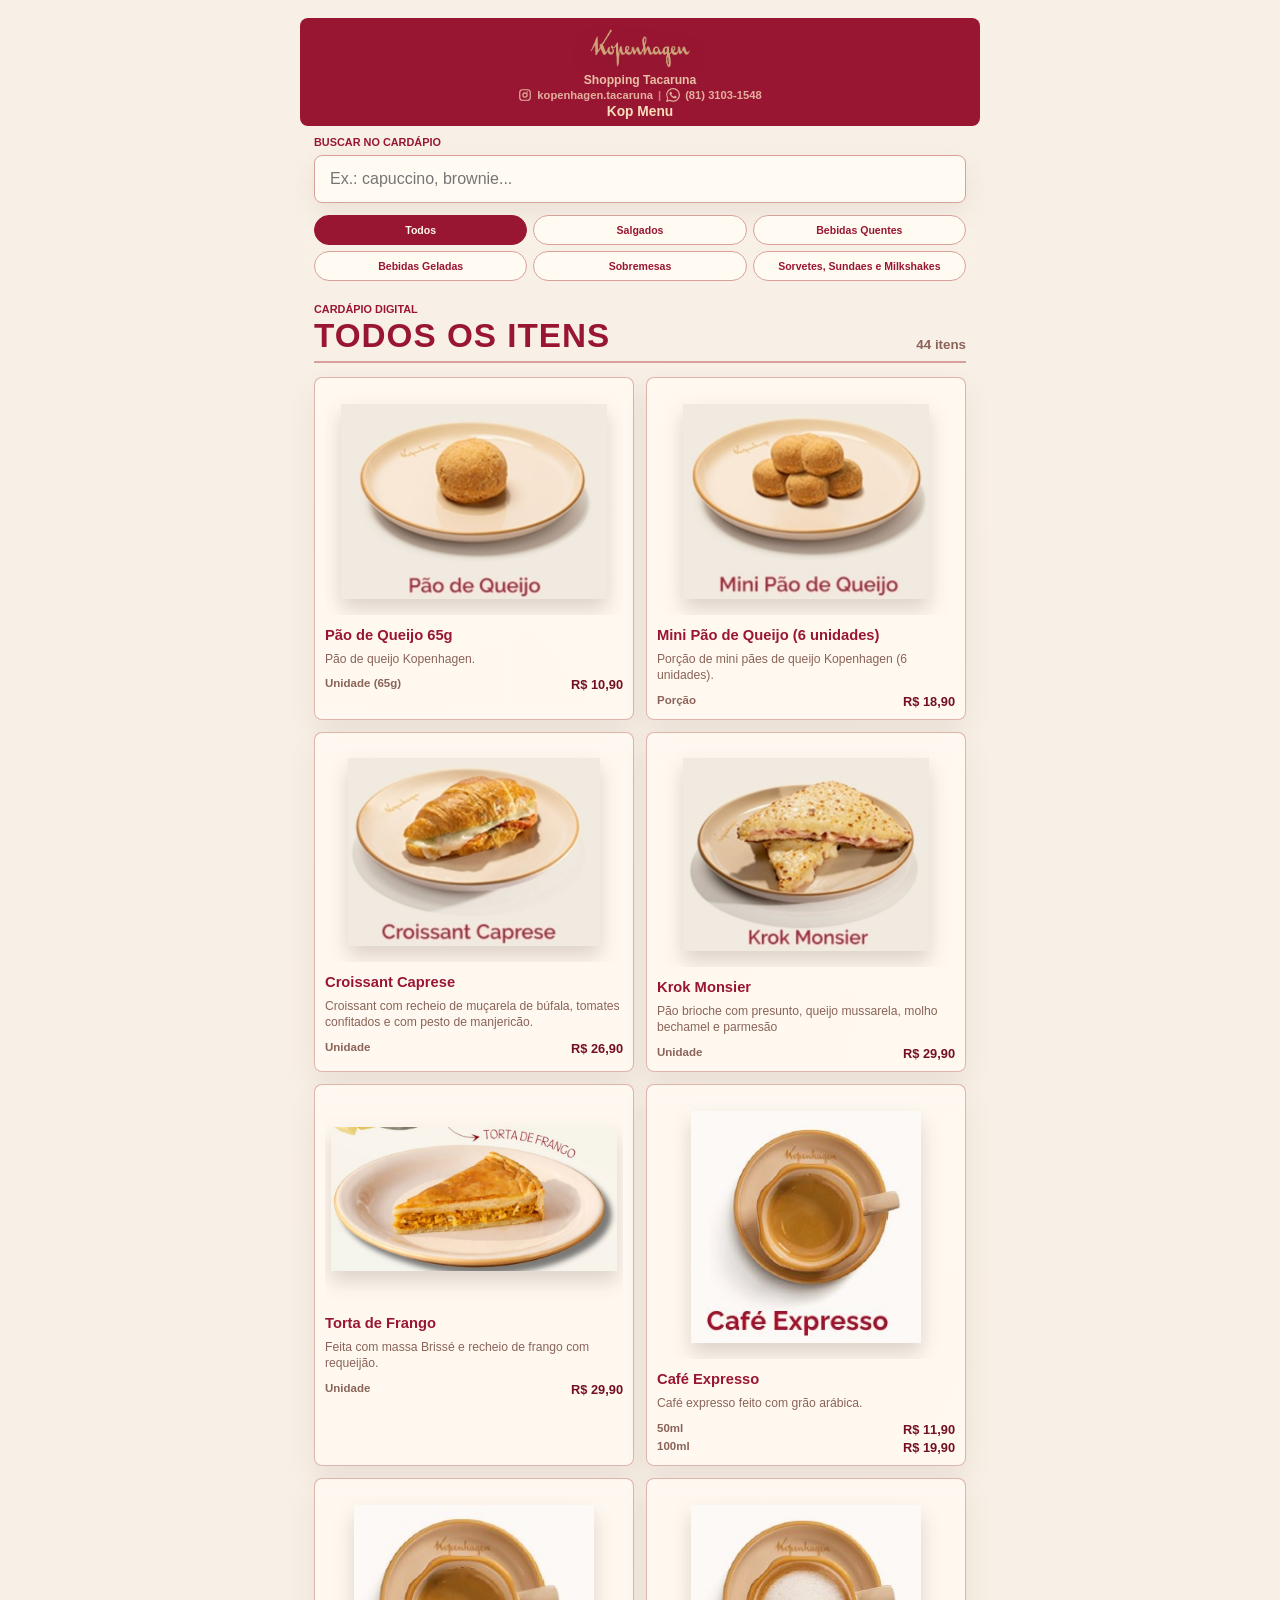
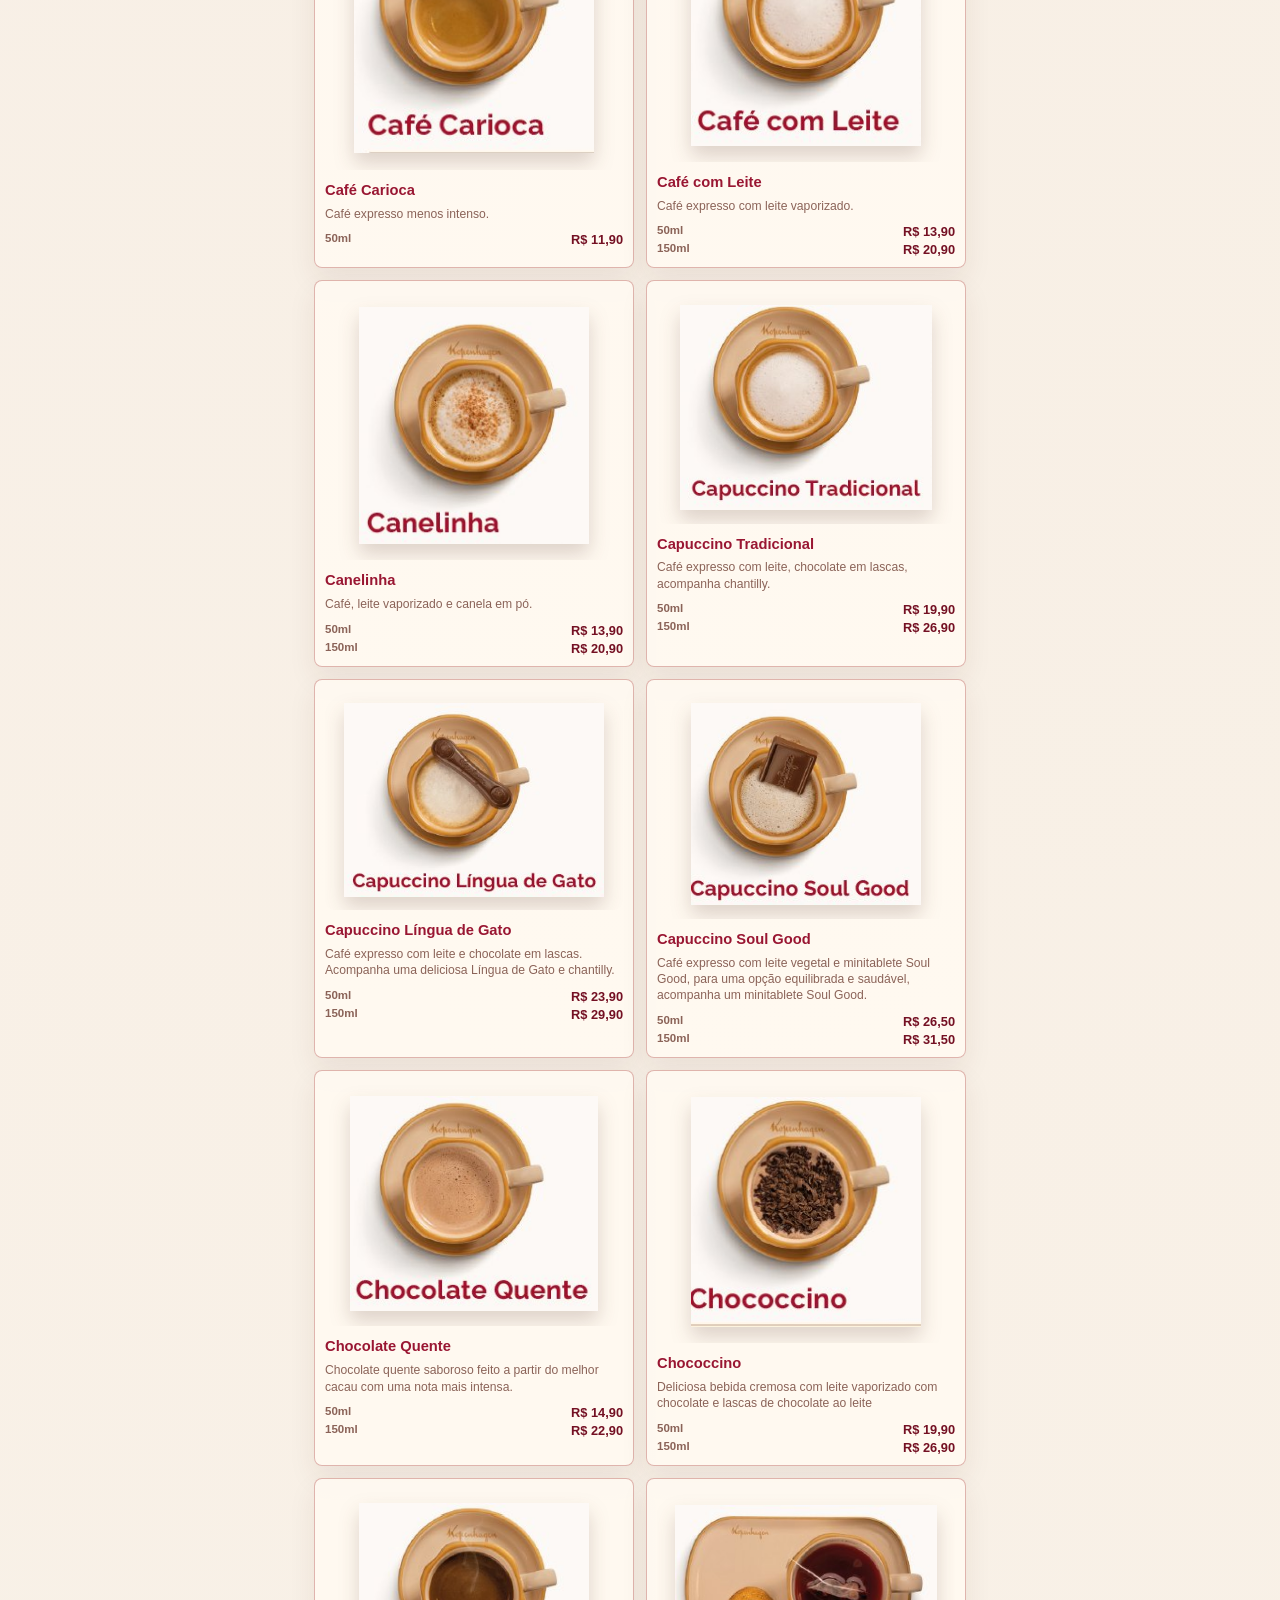
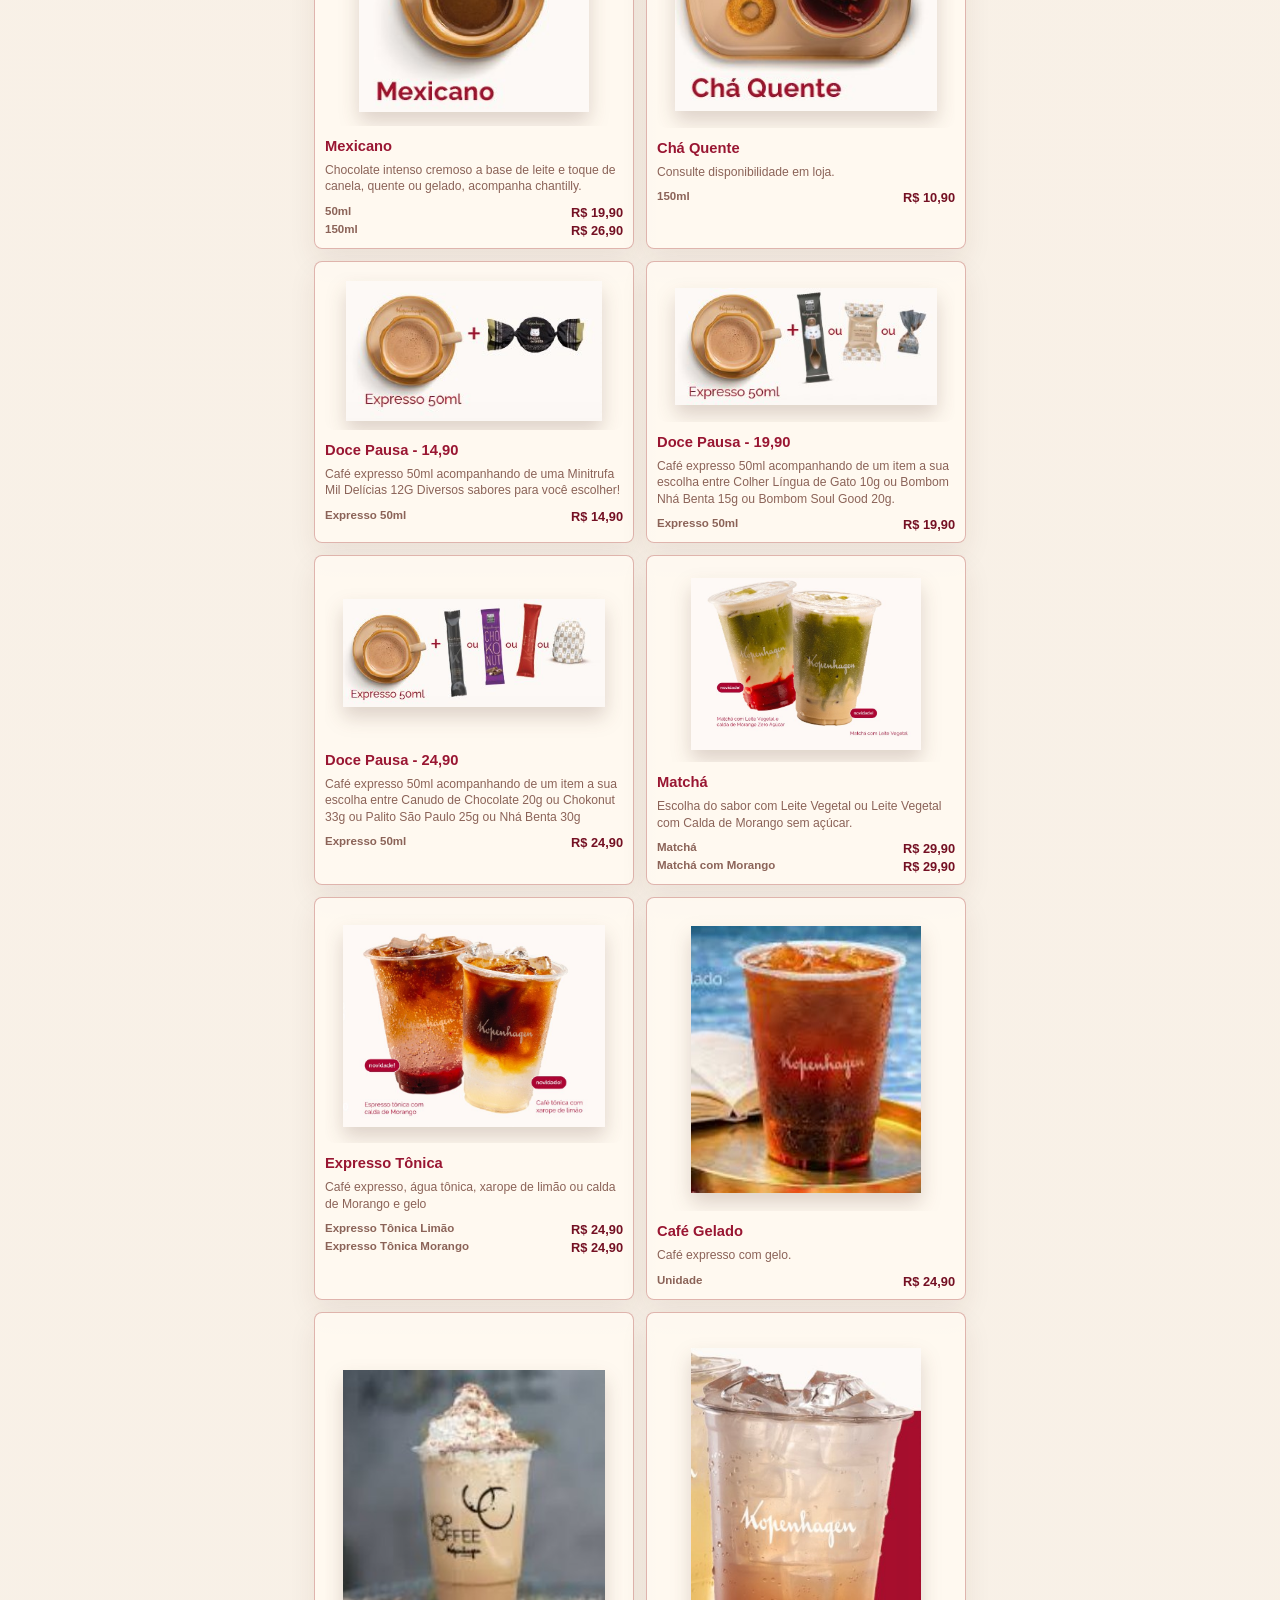
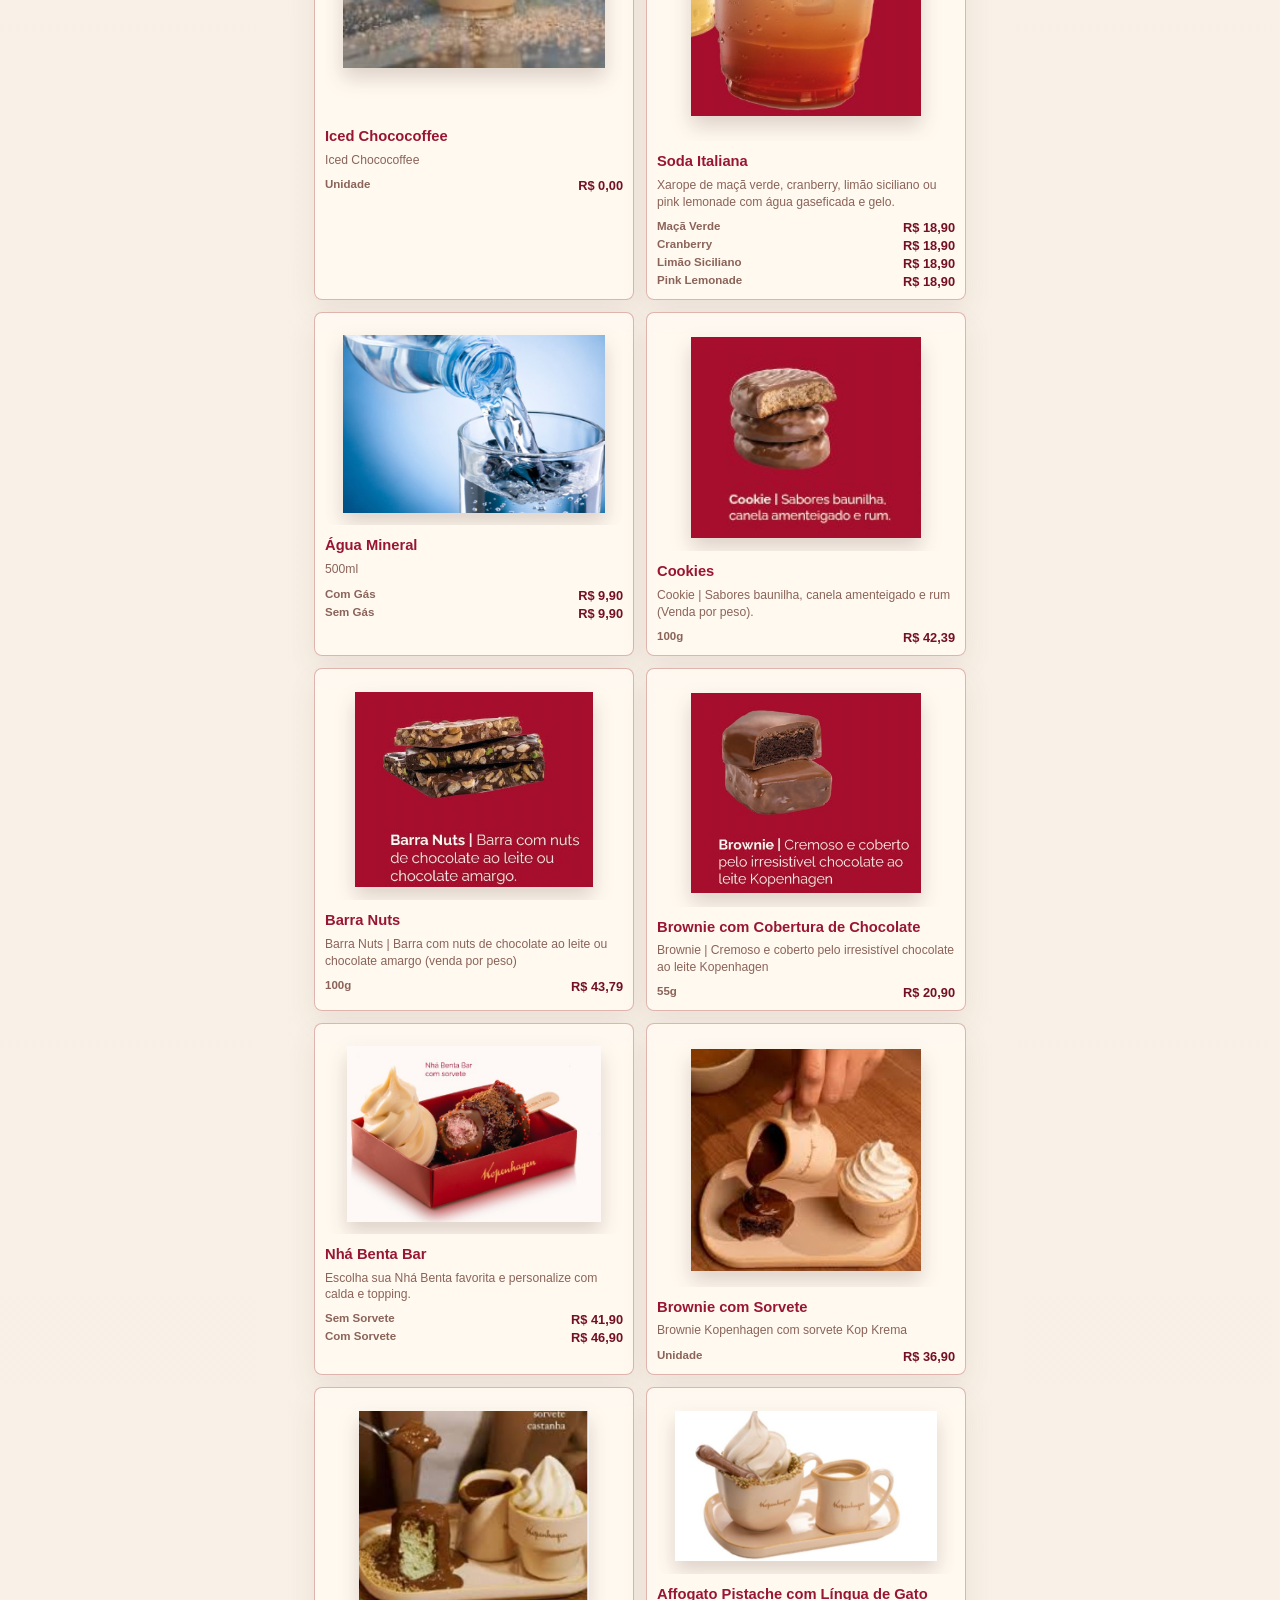
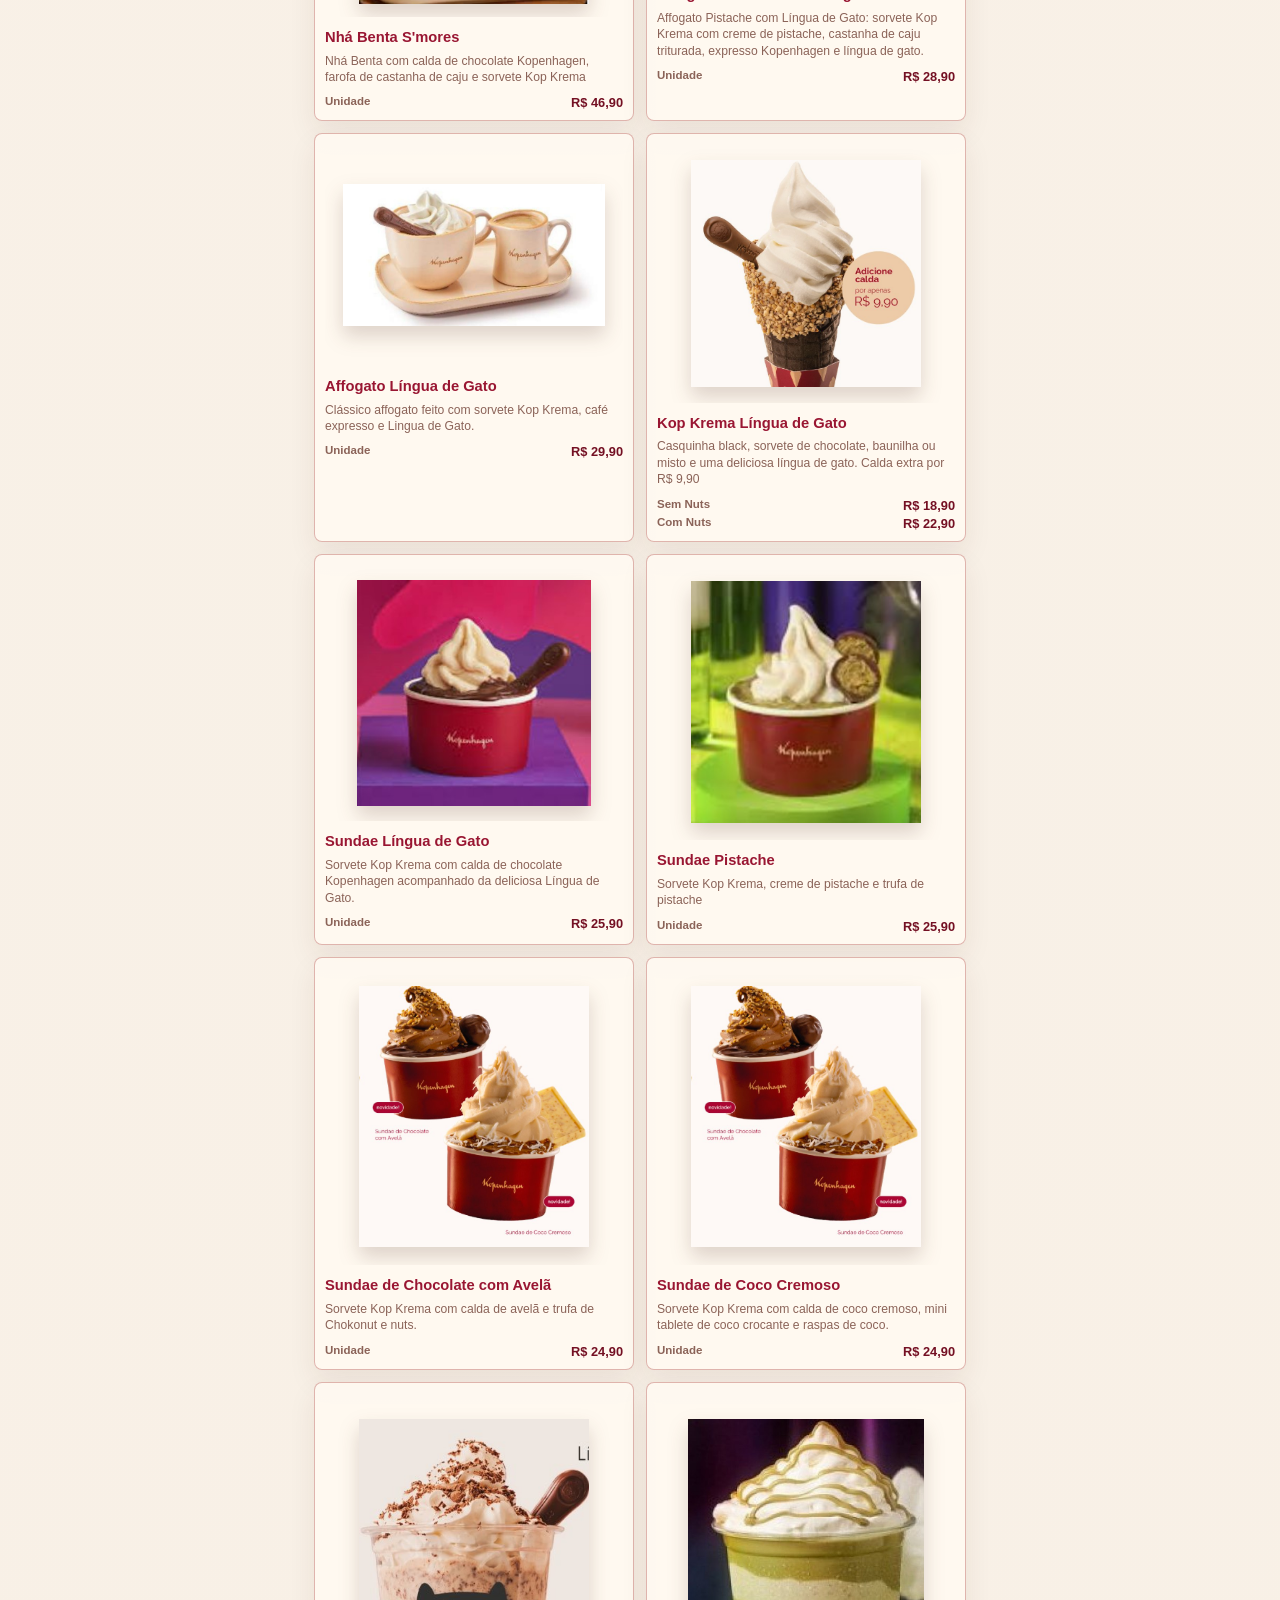
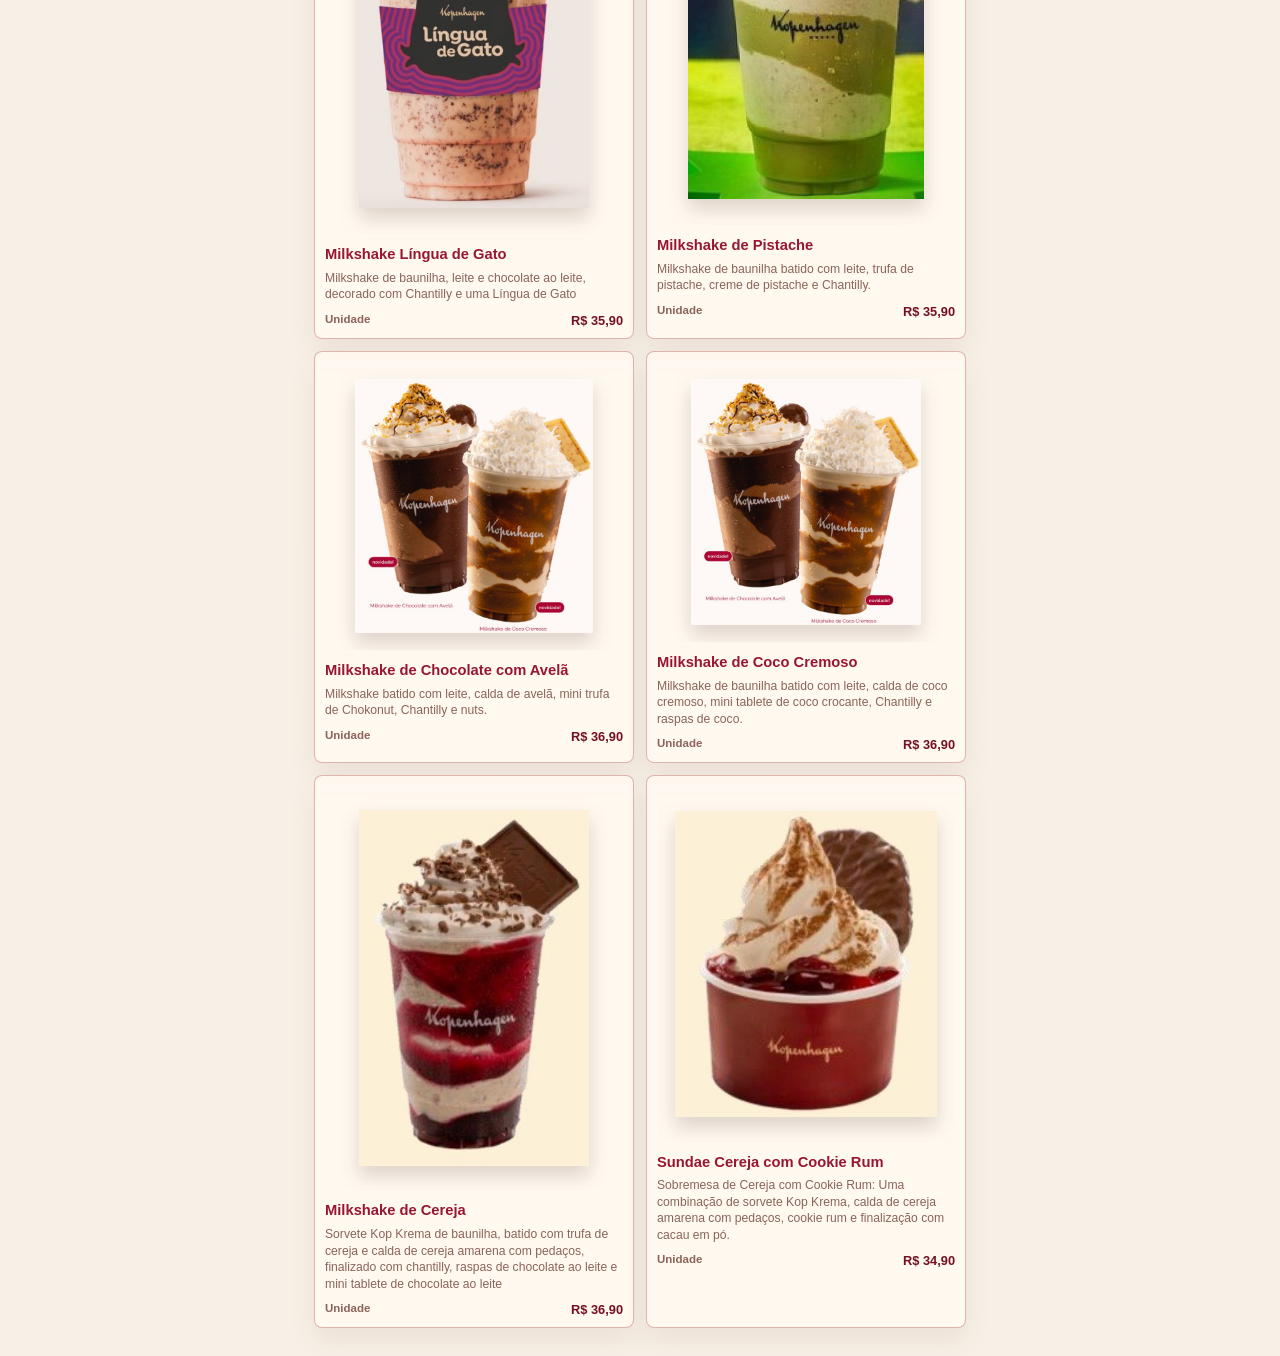
==== index.html @ bac70602 "Add files via upload" ====
<!doctype html>
<html lang="pt-BR">
  <head>
    <meta charset="UTF-8" />
    <meta name="viewport" content="width=device-width, initial-scale=1" />
    <title>Kop Menu Digital</title>
    <script async src="https://www.googletagmanager.com/gtag/js?id=G-NZ4MKSGQV5"></script>
    <script>
      window.dataLayer = window.dataLayer || [];
      function gtag(){dataLayer.push(arguments);}
      gtag("js", new Date());
      gtag("config", "G-NZ4MKSGQV5");
    </script>
    <link rel="stylesheet" href="./styles.css" />
  </head>
  <body>
    <main class="menu-app">
      <header class="topbar">
        <div class="topbar-row">
          <div class="brand-block">
            <img class="brand-logo" src="kopenhagen-logo.png" alt="Kopenhagen" />
            <p class="store-location">Shopping Tacaruna</p>
            <div class="store-contact">
              <a
                class="store-instagram"
                href="https://www.instagram.com/kopenhagen.tacaruna"
                target="_blank"
                rel="noopener noreferrer"
                aria-label="Abrir Instagram @kopenhagen.tacaruna"
              >
                <span class="instagram-icon" aria-hidden="true"></span>
                kopenhagen.tacaruna
              </a>
              <span class="contact-divider" aria-hidden="true">|</span>
              <a
                class="store-whatsapp"
                href="https://wa.me/558131031548"
                target="_blank"
                rel="noopener noreferrer"
                aria-label="Abrir WhatsApp da Kopenhagen Tacaruna"
              >
                <span class="whatsapp-icon" aria-hidden="true"></span>
                (81) 3103-1548
              </a>
            </div>
          </div>
          <h1>Kop Menu</h1>
        </div>
      </header>

      <section class="menu-tools" aria-label="Buscar e filtrar cardápio">
        <label class="search">
          <span>Buscar no cardápio</span>
          <input id="searchInput" type="search" placeholder="Ex.: capuccino, brownie..." />
        </label>

        <nav class="category-tabs" aria-label="Categorias">
          <button class="tab active" type="button" data-category="todos">Todos</button>
          <button class="tab" type="button" data-category="salgados">Salgados</button>
          <button class="tab" type="button" data-category="bebidas-quentes">Bebidas Quentes</button>
          <button class="tab" type="button" data-category="bebidas-geladas">Bebidas Geladas</button>
          <button class="tab" type="button" data-category="sobremesas">Sobremesas</button>
          <button class="tab" type="button" data-category="sorvetes-sundaes-milkshakes">Sorvetes, Sundaes e Milkshakes</button>
        </nav>
      </section>

      <section class="section-title">
        <div>
          <span class="kicker">Cardápio digital</span>
          <h2 id="categoryTitle">Bebidas Quentes</h2>
        </div>
        <small id="itemCount">0 itens</small>
      </section>

      <section id="menuList" class="menu-list" aria-live="polite"></section>
    </main>

    <script src="./script.js"></script>
  </body>
</html>
---- styles.css ----
:root {
  color-scheme: light;
  --cream: #f8f0e6;
  --paper: #fffaf2;
  --wine: #991632;
  --wine-dark: #741023;
  --rose: #c97572;
  --ink: #3b1d17;
  --muted: #8b6358;
  --line: #d7a09a;
  --gold: #d59b52;
  --coffee: #8a4f2d;
  --shadow: 0 18px 42px rgba(82, 32, 26, 0.18);
  --topbar-height: 122px;
}

* {
  box-sizing: border-box;
}

body {
  margin: 0;
  min-height: 100vh;
  background:
    linear-gradient(180deg, rgba(248, 240, 230, 0.92), rgba(248, 240, 230, 1)),
    radial-gradient(circle at 14% 10%, rgba(153, 22, 50, 0.09), transparent 28%),
    radial-gradient(circle at 88% 22%, rgba(213, 155, 82, 0.15), transparent 30%);
  color: var(--ink);
  font-family: Avenir, "Helvetica Neue", Arial, sans-serif;
}

button,
input,
select,
textarea {
  font: inherit;
}

.menu-app {
  width: min(100%, 680px);
  margin: 0 auto;
  padding: 0 14px 28px;
}

.topbar {
  position: sticky;
  top: 0;
  z-index: 20;
  margin: 0 -14px;
  padding: 5px 18px 7px;
  background: var(--wine);
  color: #f8ddbc;
}

.topbar-row {
  display: grid;
  justify-items: center;
  gap: 2px;
  text-align: center;
}

.brand-block {
  display: grid;
  justify-items: center;
  text-align: center;
  max-width: 100%;
}

.brand-logo {
  display: block;
  width: 112px;
  max-width: 100%;
  height: auto;
  justify-self: center;
  filter: drop-shadow(0 8px 12px rgba(54, 13, 24, 0.18));
}

.topbar h1 {
  margin: 0;
  font-size: 0.86rem;
  font-weight: 700;
  letter-spacing: 0;
}

.topbar-link {
  display: inline-flex;
  margin-top: 14px;
  border: 1px solid rgba(248, 221, 188, 0.45);
  border-radius: 999px;
  padding: 9px 13px;
  color: #f8ddbc;
  font-size: 0.82rem;
  font-weight: 900;
  text-decoration: none;
}

.store-location {
  margin: 0;
  color: rgba(248, 221, 188, 0.86);
  font-size: 0.76rem;
  font-weight: 700;
  text-align: center;
}

.store-contact {
  display: flex;
  align-items: center;
  justify-content: center;
  flex-wrap: wrap;
  gap: 5px;
  margin-top: 1px;
}

.store-instagram,
.store-whatsapp {
  display: inline-flex;
  align-items: center;
  justify-content: center;
  gap: 5px;
  margin: 0;
  color: rgba(248, 221, 188, 0.78);
  font-size: 0.7rem;
  font-weight: 700;
  text-decoration: none;
  text-align: center;
}

.contact-divider {
  color: rgba(248, 221, 188, 0.54);
  font-size: 0.7rem;
  font-weight: 700;
}

.store-instagram:focus-visible,
.store-whatsapp:focus-visible {
  outline: 2px solid #f8ddbc;
  outline-offset: 3px;
}

.instagram-icon {
  display: inline-block;
  width: 14px;
  height: 14px;
  background: currentColor;
  mask: url("data:image/svg+xml,%3Csvg viewBox='0 0 24 24' xmlns='http://www.w3.org/2000/svg'%3E%3Cpath d='M7.8 2h8.4A5.8 5.8 0 0 1 22 7.8v8.4a5.8 5.8 0 0 1-5.8 5.8H7.8A5.8 5.8 0 0 1 2 16.2V7.8A5.8 5.8 0 0 1 7.8 2Zm0 2A3.8 3.8 0 0 0 4 7.8v8.4A3.8 3.8 0 0 0 7.8 20h8.4a3.8 3.8 0 0 0 3.8-3.8V7.8A3.8 3.8 0 0 0 16.2 4H7.8ZM12 7.35A4.65 4.65 0 1 1 12 16.65 4.65 4.65 0 0 1 12 7.35Zm0 2A2.65 2.65 0 1 0 12 14.65 2.65 2.65 0 0 0 12 9.35Zm5.1-2.6a1.1 1.1 0 1 1-2.2 0 1.1 1.1 0 0 1 2.2 0Z'/%3E%3C/svg%3E") center / contain no-repeat;
}

.whatsapp-icon {
  display: inline-block;
  width: 14px;
  height: 14px;
  background: currentColor;
  mask: url("data:image/svg+xml,%3Csvg viewBox='0 0 24 24' xmlns='http://www.w3.org/2000/svg'%3E%3Cpath d='M20.52 3.48A11.74 11.74 0 0 0 12.16 0C5.7 0 .45 5.25.45 11.71c0 2.06.54 4.08 1.57 5.86L0 24l6.58-1.73a11.7 11.7 0 0 0 5.58 1.42h.01c6.45 0 11.7-5.25 11.7-11.71a11.63 11.63 0 0 0-3.35-8.5ZM12.17 21.7h-.01a9.75 9.75 0 0 1-4.98-1.36l-.36-.21-3.9 1.02 1.04-3.8-.24-.39a9.7 9.7 0 0 1-1.49-5.16c0-5.37 4.37-9.74 9.75-9.74 2.6 0 5.05 1.02 6.89 2.86a9.68 9.68 0 0 1 2.85 6.89c0 5.37-4.37 9.74-9.55 9.74Zm5.33-7.29c-.29-.15-1.73-.85-2-.95-.27-.1-.47-.15-.67.15-.2.29-.77.95-.95 1.15-.17.2-.35.22-.64.07-.29-.15-1.23-.45-2.34-1.44a8.77 8.77 0 0 1-1.62-2.02c-.17-.29-.02-.45.13-.6.13-.13.29-.35.44-.52.15-.17.2-.29.29-.49.1-.2.05-.37-.02-.52-.07-.15-.67-1.62-.92-2.22-.24-.58-.49-.5-.67-.51h-.57c-.2 0-.52.07-.79.37-.27.29-1.04 1.02-1.04 2.49s1.07 2.89 1.22 3.09c.15.2 2.1 3.2 5.08 4.49.71.31 1.26.49 1.69.62.71.23 1.36.2 1.87.12.57-.08 1.73-.71 1.98-1.39.24-.68.24-1.27.17-1.39-.07-.12-.27-.2-.56-.35Z'/%3E%3C/svg%3E") center / contain no-repeat;
}

.search span,
.kicker {
  display: block;
  color: var(--wine);
  font-size: 0.68rem;
  font-weight: 900;
  letter-spacing: 0;
  text-transform: uppercase;
}

.menu-tools {
  position: sticky;
  top: var(--topbar-height);
  z-index: 19;
  margin: 0 -14px;
  padding: 10px 0 8px;
  background:
    linear-gradient(180deg, rgba(248, 240, 230, 1) 0%, rgba(248, 240, 230, 0.96) 78%, rgba(248, 240, 230, 0) 100%);
}

.search {
  padding: 0 14px;
  display: block;
  margin-bottom: 12px;
}

.search span {
  margin-bottom: 7px;
}

.search input {
  width: 100%;
  border: 1px solid var(--line);
  border-radius: 8px;
  padding: 14px 15px;
  background: var(--paper);
  color: var(--ink);
  outline: 0;
  box-shadow: 0 10px 26px rgba(82, 32, 26, 0.08);
}

.search input:focus {
  border-color: var(--wine);
}

.category-tabs {
  display: grid;
  grid-template-columns: repeat(3, minmax(0, 1fr));
  gap: 6px;
  overflow: visible;
  padding: 0 14px 8px;
}

.tab {
  min-width: 0;
  border: 1px solid var(--line);
  border-radius: 999px;
  padding: 8px 6px;
  background: var(--paper);
  color: var(--wine);
  font-size: 0.66rem;
  font-weight: 900;
  white-space: nowrap;
  overflow: hidden;
  text-overflow: ellipsis;
  cursor: pointer;
}

.tab.active {
  border-color: var(--wine);
  background: var(--wine);
  color: #fff7ee;
}

.section-title {
  display: flex;
  align-items: end;
  justify-content: space-between;
  gap: 16px;
  margin: 6px 0 14px;
  border-bottom: 2px solid var(--line);
  padding-bottom: 9px;
}

.section-title h2 {
  margin: 4px 0 0;
  color: var(--wine);
  font-size: clamp(1.24rem, 6vw, 2.08rem);
  line-height: 1;
  letter-spacing: 1px;
  text-transform: uppercase;
}

.section-title small {
  color: var(--muted);
  font-weight: 900;
  white-space: nowrap;
}

.menu-list {
  display: grid;
  gap: 12px;
}

.menu-card {
  display: grid;
  grid-template-columns: 94px minmax(0, 1fr);
  gap: 12px;
  min-height: 134px;
  border: 1px solid rgba(215, 160, 154, 0.78);
  border-radius: 8px;
  padding: 10px;
  background: rgba(255, 250, 242, 0.88);
  box-shadow: 0 12px 28px rgba(82, 32, 26, 0.08);
}

.cup-art {
  position: relative;
  display: grid;
  place-items: center;
  align-self: stretch;
  min-height: 112px;
  overflow: hidden;
  border-radius: 8px;
  background: transparent;
}

.cup-art img {
  display: block;
  width: 88%;
  height: 88%;
  object-fit: contain;
  filter: drop-shadow(0 10px 10px rgba(65, 31, 23, 0.18));
}

.menu-card.combo .cup-art img {
  width: 96%;
  height: 78%;
}

.menu-card.treat .cup-art img {
  width: 82%;
  height: 82%;
}

.menu-card.savory .cup-art img {
  width: 96%;
  height: 86%;
}

.item-info {
  min-width: 0;
}

.item-heading {
  display: block;
}

.item-heading h3 {
  margin: 0;
  color: var(--wine);
  font-size: 0.92rem;
  line-height: 1.15;
}

.description {
  margin: 7px 0 10px;
  color: var(--muted);
  font-size: 0.76rem;
  line-height: 1.35;
}

.price-list {
  display: grid;
  gap: 3px;
  margin: 0;
}

.price-row {
  display: flex;
  justify-content: space-between;
  gap: 8px;
  color: var(--wine-dark);
  font-size: 0.8rem;
  font-weight: 900;
}

.price-row span:first-child {
  color: var(--muted);
  font-size: 0.72rem;
}

.empty-state {
  border: 1px dashed var(--line);
  border-radius: 8px;
  padding: 28px 16px;
  background: rgba(255, 250, 242, 0.72);
  color: var(--muted);
  text-align: center;
  font-weight: 900;
}

.editor-panel {
  margin: 16px 0 18px;
  border: 1px solid rgba(215, 160, 154, 0.78);
  border-radius: 8px;
  padding: 14px;
  background: rgba(255, 250, 242, 0.9);
  box-shadow: 0 12px 28px rgba(82, 32, 26, 0.08);
}

.item-form {
  display: grid;
  gap: 13px;
}

.form-field {
  display: grid;
  gap: 7px;
}

.form-field span {
  color: var(--wine);
  font-size: 0.74rem;
  font-weight: 900;
  text-transform: uppercase;
}

.form-field input,
.form-field select,
.form-field textarea {
  width: 100%;
  border: 1px solid var(--line);
  border-radius: 8px;
  padding: 13px 14px;
  background: var(--paper);
  color: var(--ink);
  outline: 0;
}

.form-field textarea {
  resize: vertical;
}

.image-preview {
  display: none;
  width: 132px;
  height: 108px;
  object-fit: contain;
  border: 1px dashed var(--line);
  border-radius: 8px;
  background: rgba(255, 250, 242, 0.76);
}

.image-preview.visible {
  display: block;
}

.editor-actions {
  display: grid;
  grid-template-columns: 1fr auto;
  gap: 10px;
}

.save-status {
  min-height: 1.2em;
  margin: 0;
  color: var(--wine);
  font-size: 0.82rem;
  font-weight: 900;
}

.primary-button,
.secondary-button,
.reset-menu-button,
.editor-item button {
  border-radius: 8px;
  padding: 12px 14px;
  font-weight: 900;
  cursor: pointer;
}

.primary-button {
  border: 0;
  background: var(--wine);
  color: #fff7ee;
}

.secondary-button,
.editor-item button {
  border: 1px solid var(--line);
  background: var(--paper);
  color: var(--wine);
}

.editor-list {
  display: grid;
  gap: 10px;
}

.editor-item {
  display: grid;
  grid-template-columns: 72px minmax(0, 1fr);
  gap: 10px;
  border: 1px solid rgba(215, 160, 154, 0.78);
  border-radius: 8px;
  padding: 10px;
  background: rgba(255, 250, 242, 0.9);
}

.editor-item img {
  grid-row: span 2;
  width: 72px;
  height: 72px;
  object-fit: contain;
  filter: drop-shadow(0 8px 9px rgba(65, 31, 23, 0.14));
}

.editor-item strong,
.editor-item span,
.editor-item small {
  display: block;
}

.editor-item strong {
  color: var(--wine);
  line-height: 1.15;
}

.editor-item span {
  margin-top: 4px;
  color: var(--muted);
  font-size: 0.82rem;
  font-weight: 800;
}

.editor-item small {
  margin-top: 5px;
  color: var(--wine-dark);
  font-weight: 900;
}

.reset-menu-button {
  width: 100%;
  margin-top: 14px;
  border: 1px solid rgba(153, 22, 50, 0.25);
  background: rgba(153, 22, 50, 0.08);
  color: var(--wine);
}

@media (min-width: 620px) {
  .menu-app {
    padding-top: 18px;
  }

  .topbar {
    border-radius: 8px;
  }

  .menu-list {
    grid-template-columns: repeat(2, minmax(0, 1fr));
  }

  .menu-card {
    grid-template-columns: 1fr;
  }

  .cup-art {
    min-height: 150px;
  }

}
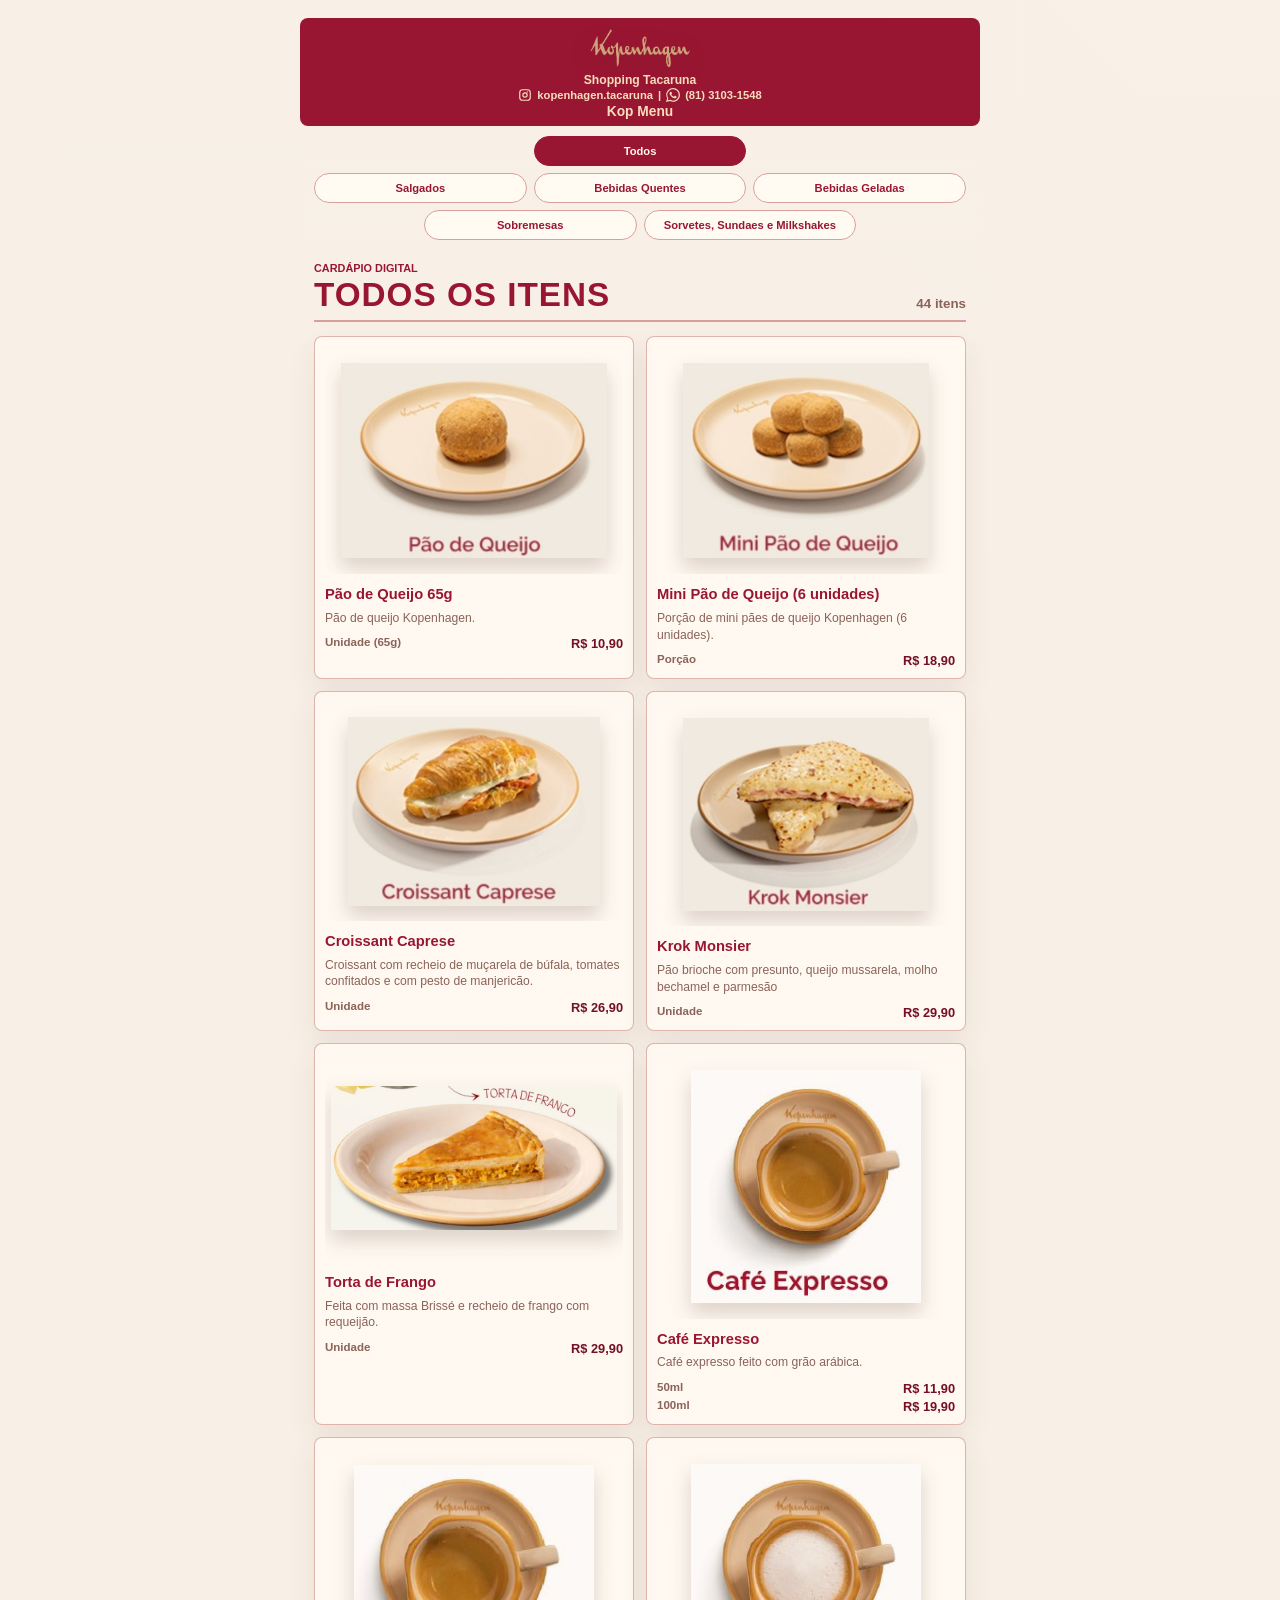
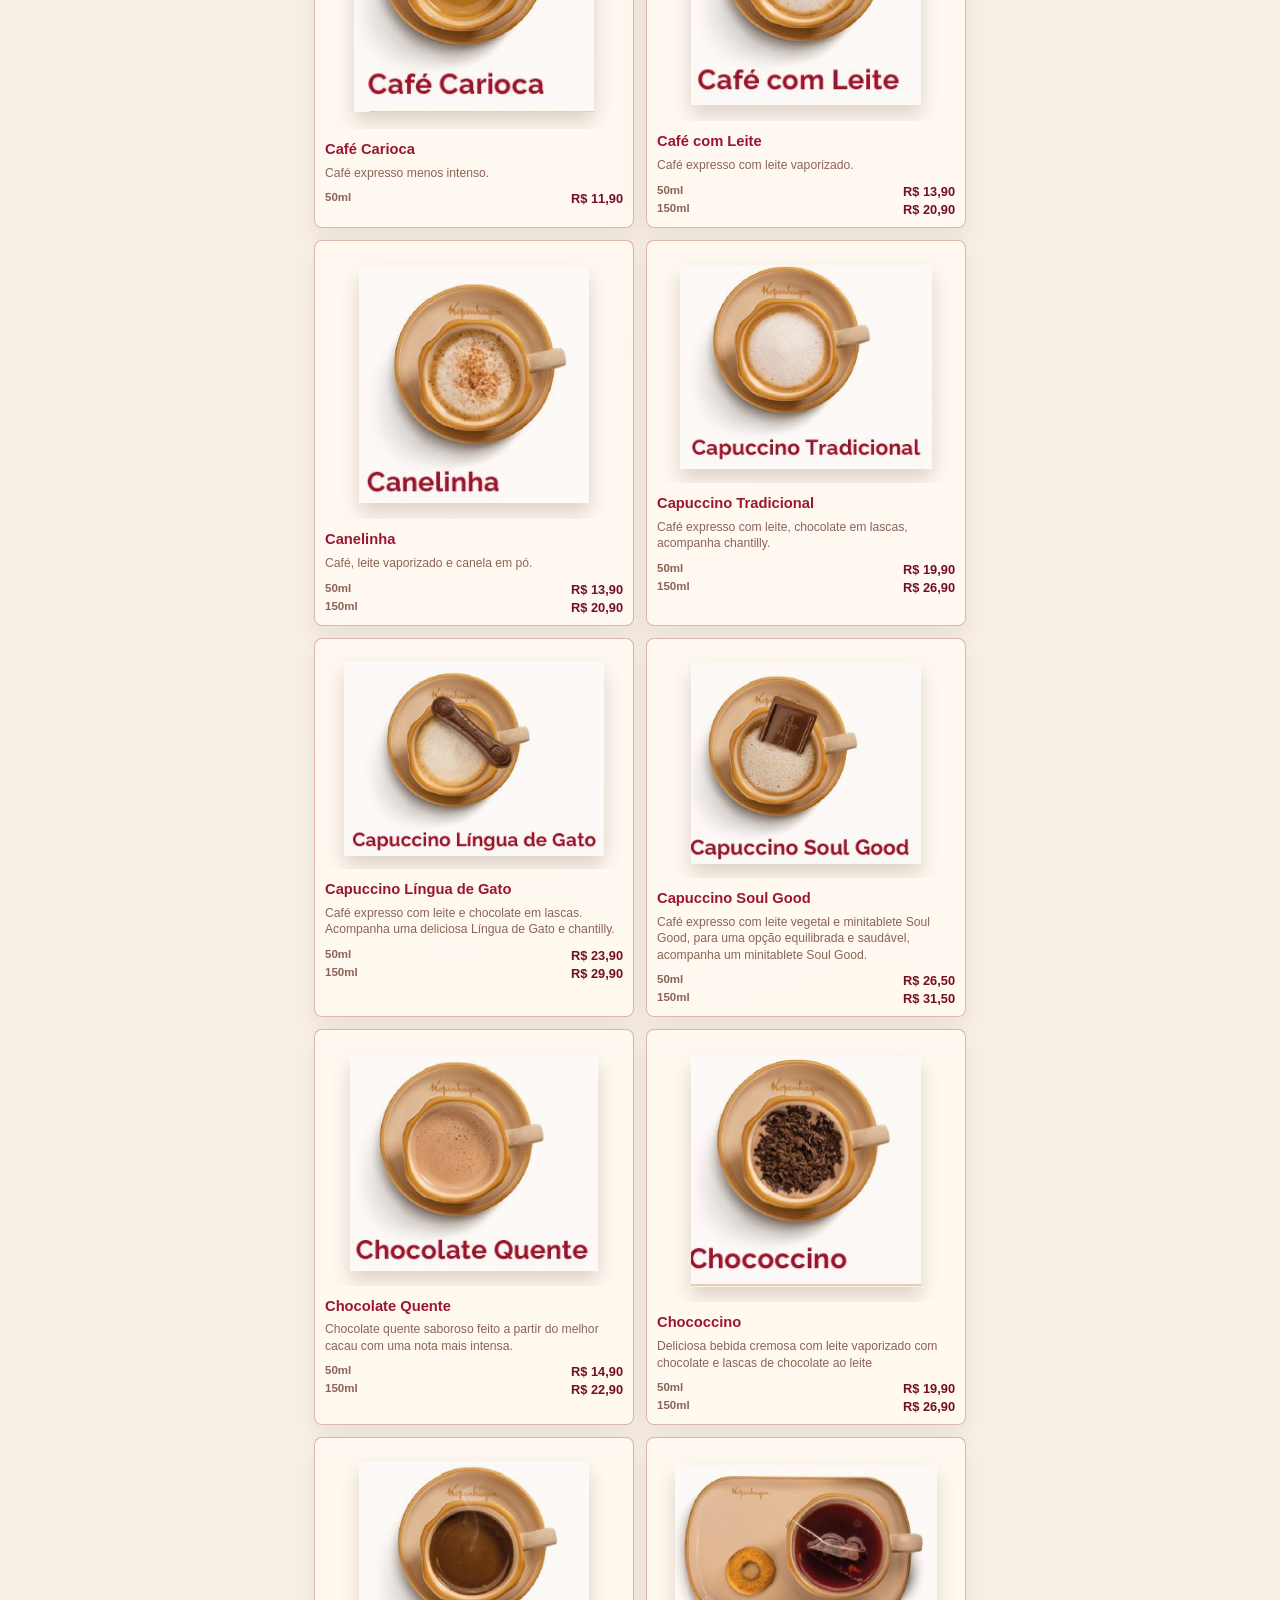
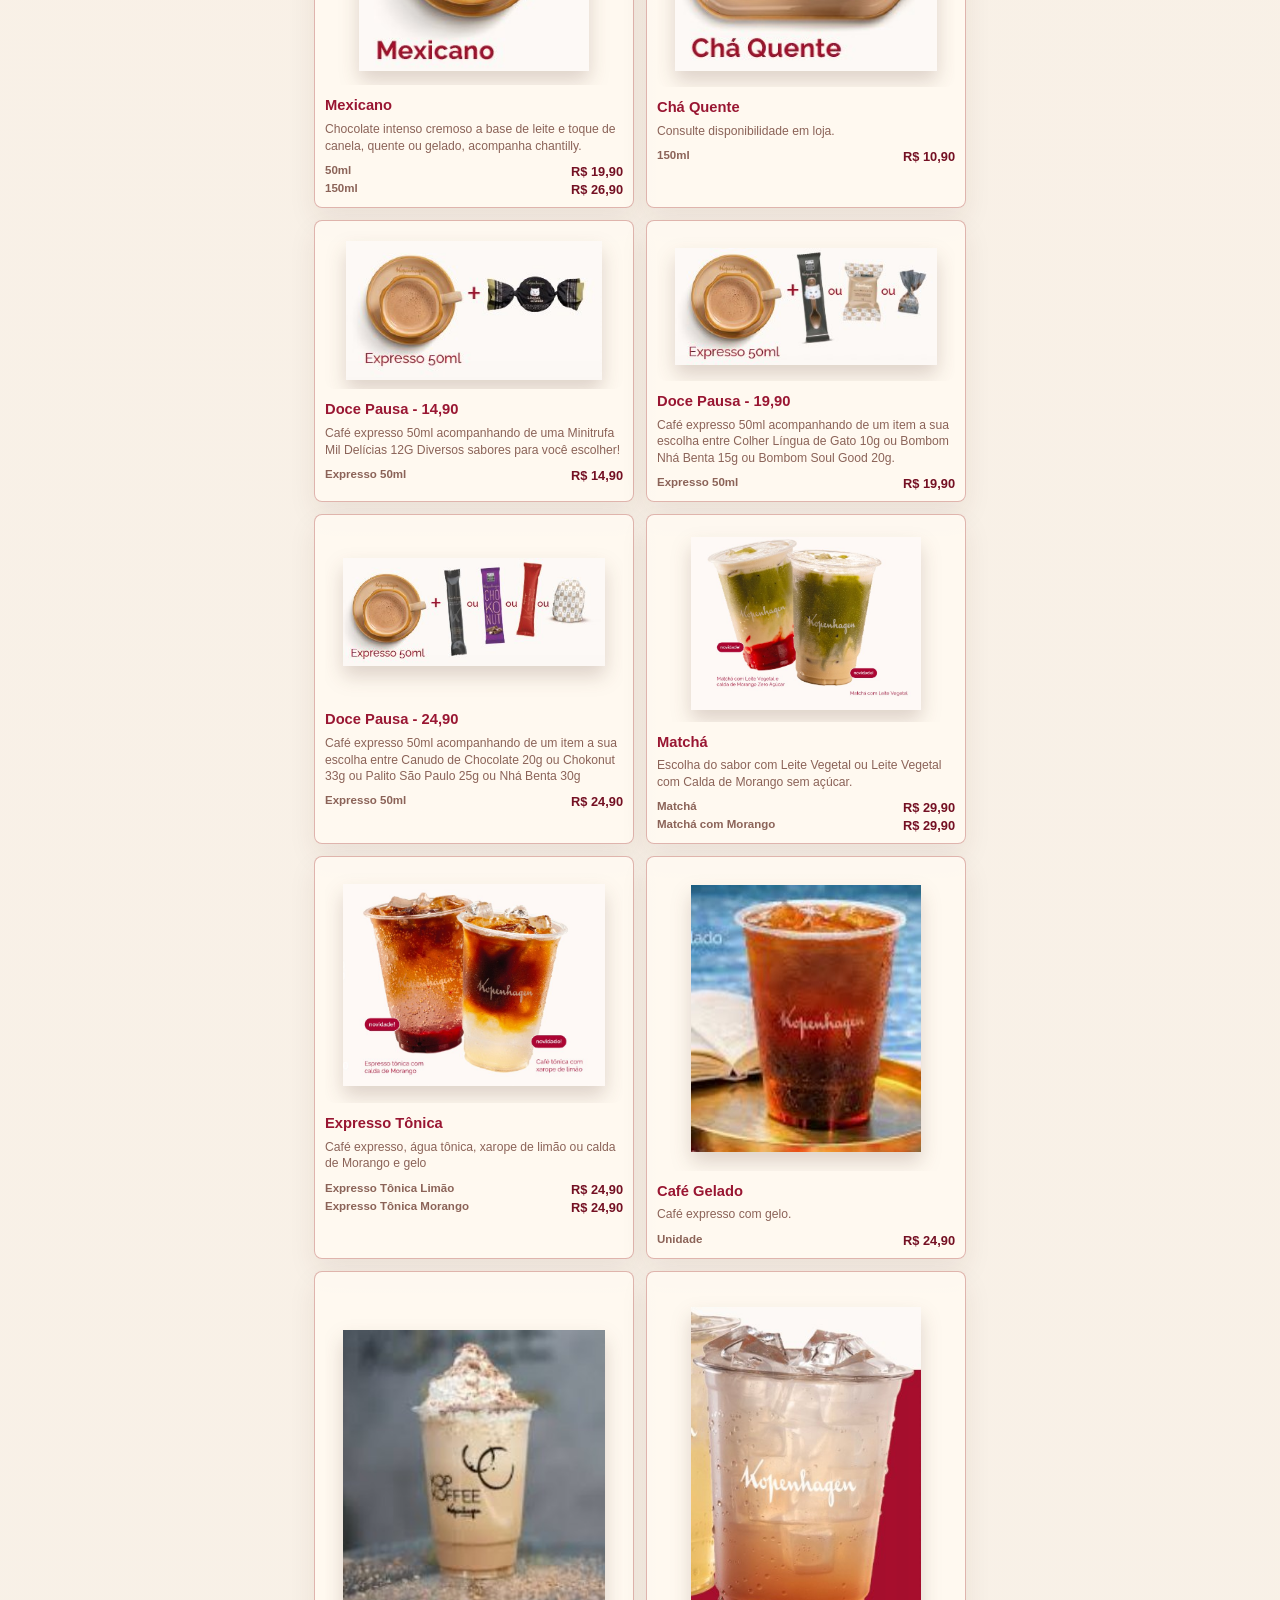
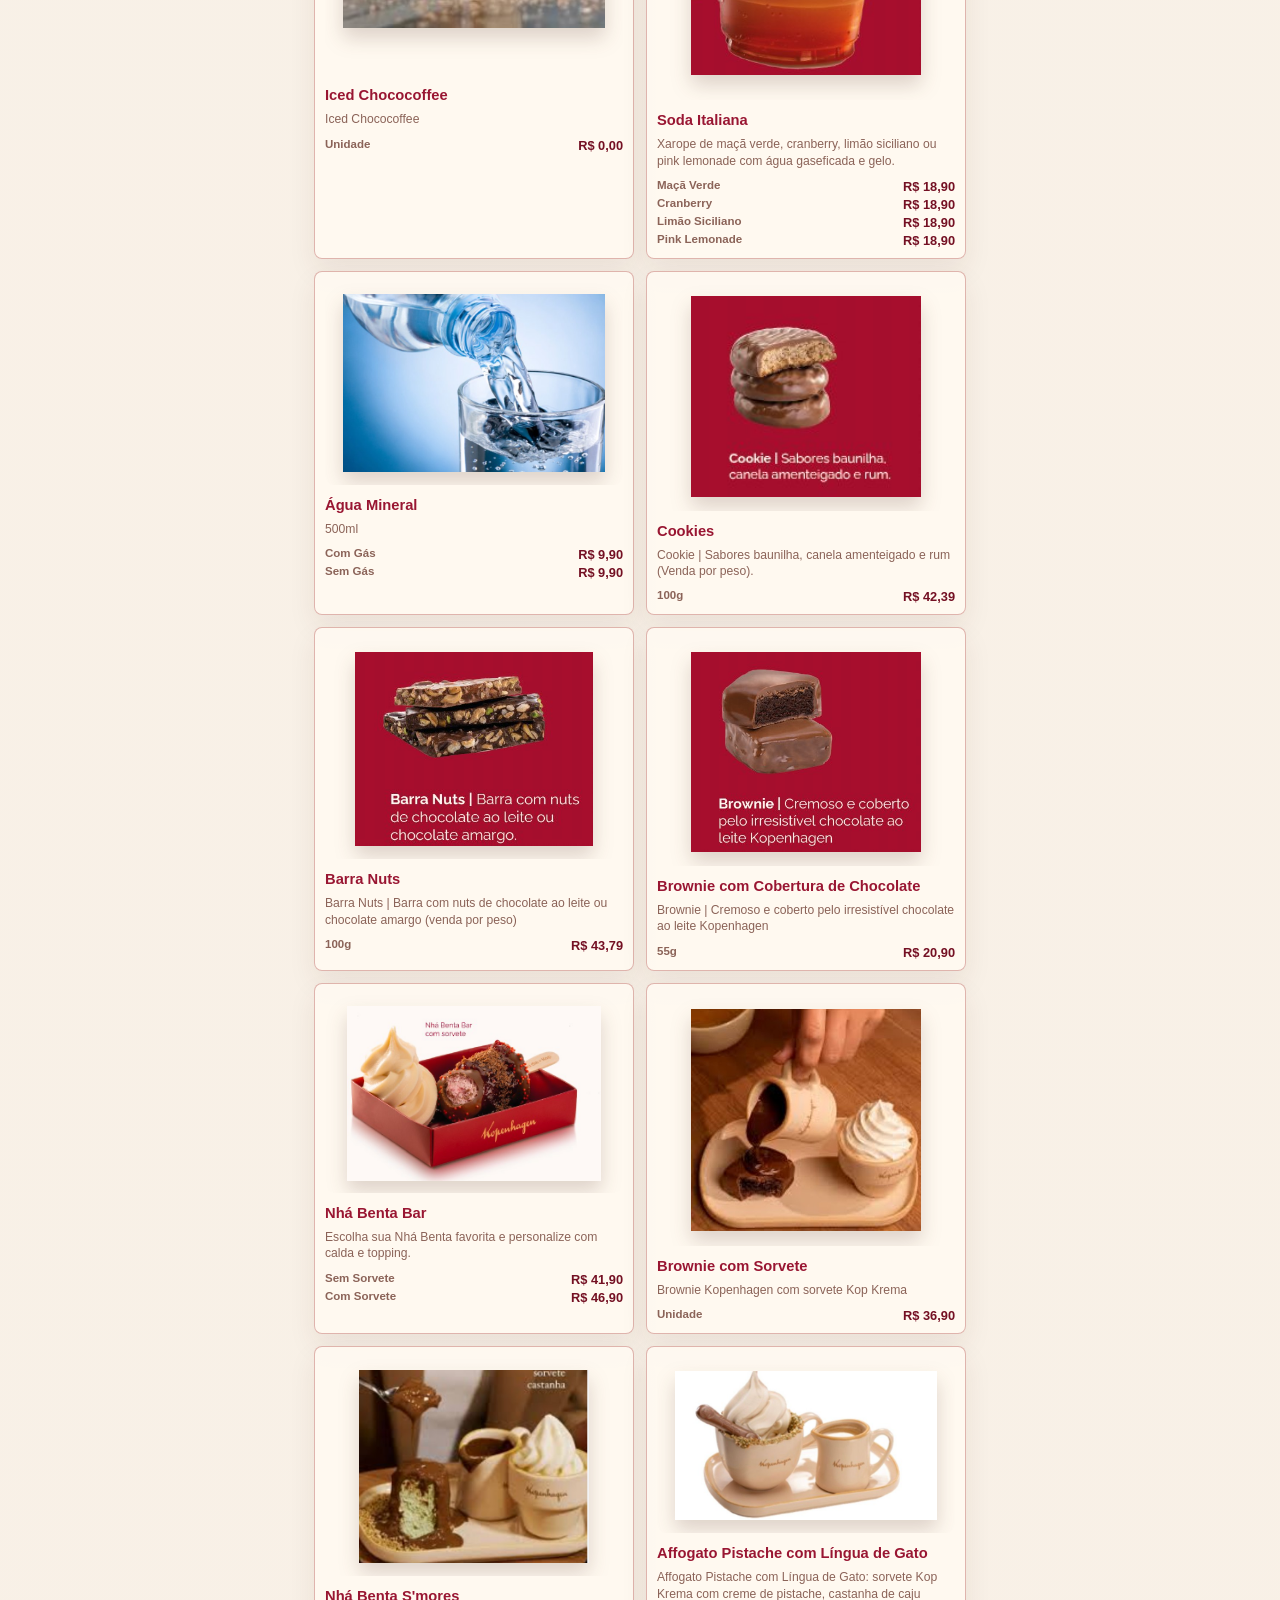
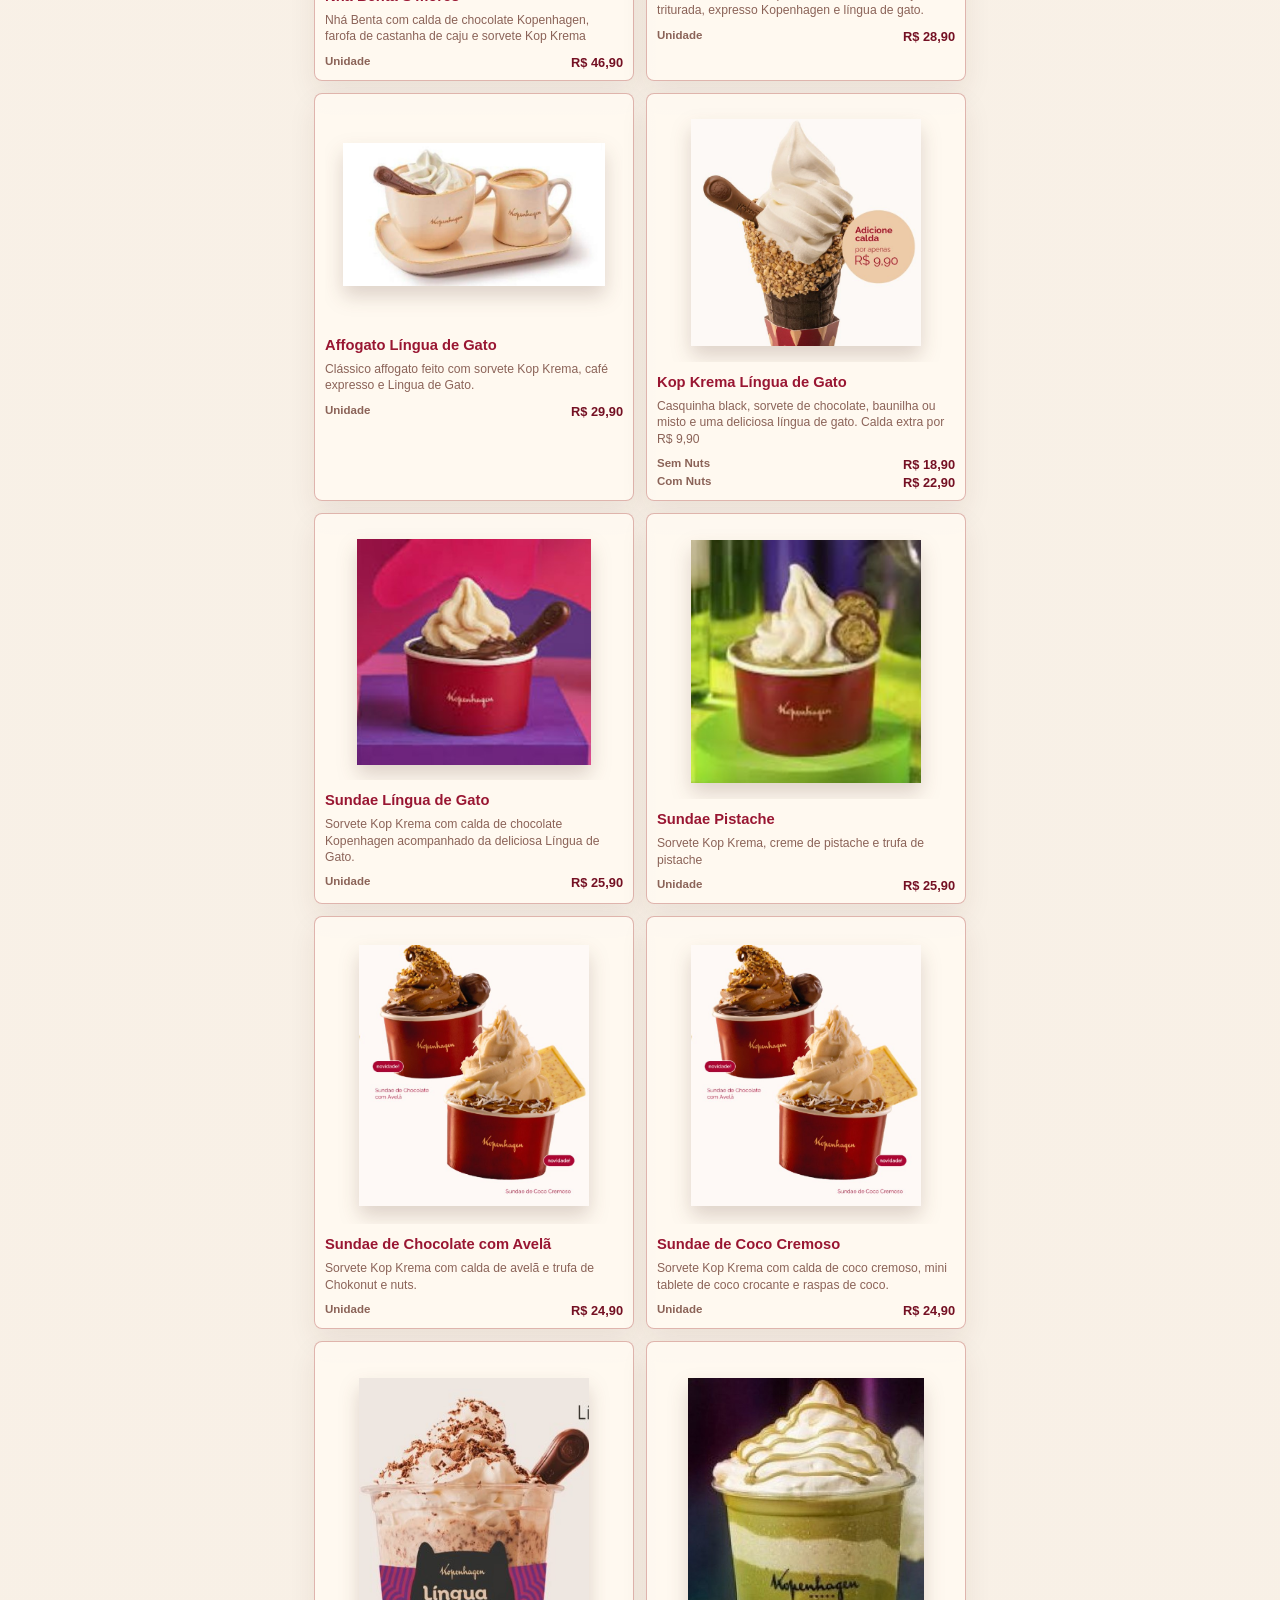
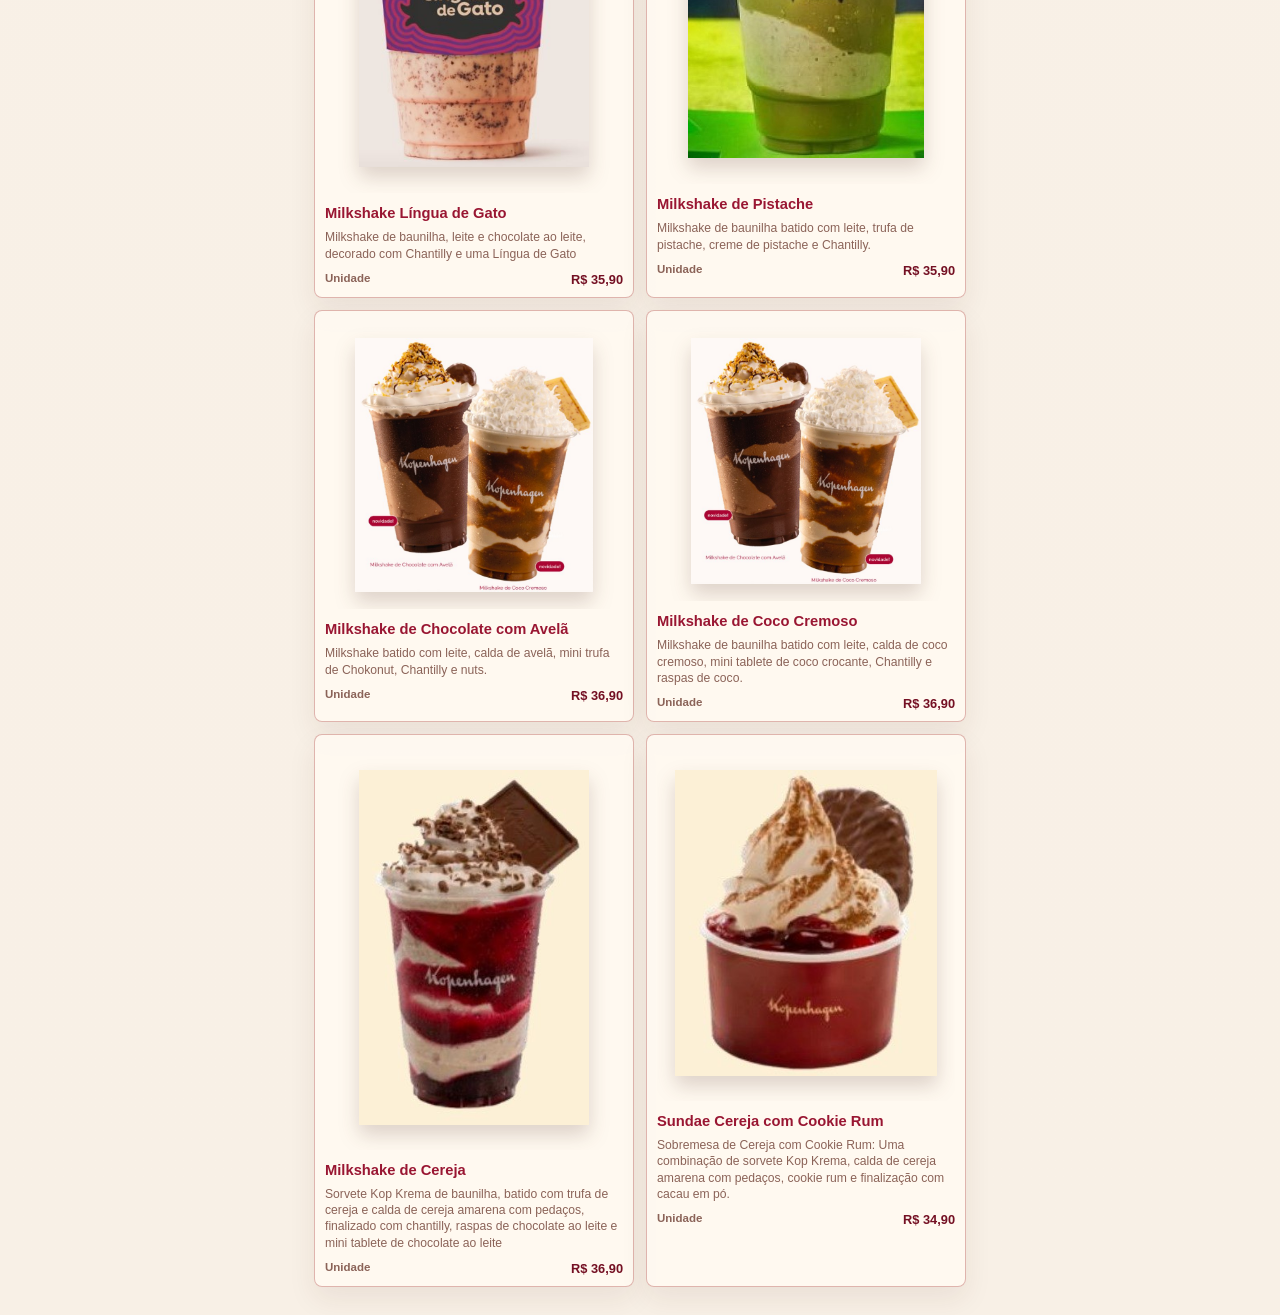
==== commit 97f66cc5: "Add files via upload" ====
--- a/index.html
+++ b/index.html
@@ -48,12 +48,7 @@
         </div>
       </header>
 
-      <section class="menu-tools" aria-label="Buscar e filtrar cardápio">
-        <label class="search">
-          <span>Buscar no cardápio</span>
-          <input id="searchInput" type="search" placeholder="Ex.: capuccino, brownie..." />
-        </label>
-
+      <section class="menu-tools" aria-label="Filtrar cardápio">
         <nav class="category-tabs" aria-label="Categorias">
           <button class="tab active" type="button" data-category="todos">Todos</button>
           <button class="tab" type="button" data-category="salgados">Salgados</button>
--- a/styles.css
+++ b/styles.css
@@ -96,7 +96,7 @@
 
 .store-location {
   margin: 0;
-  color: rgba(248, 221, 188, 0.86);
+  color: #f8ddbc;
   font-size: 0.76rem;
   font-weight: 700;
   text-align: center;
@@ -118,7 +118,7 @@
   justify-content: center;
   gap: 5px;
   margin: 0;
-  color: rgba(248, 221, 188, 0.78);
+  color: #f8ddbc;
   font-size: 0.7rem;
   font-weight: 700;
   text-decoration: none;
@@ -126,7 +126,7 @@
 }
 
 .contact-divider {
-  color: rgba(248, 221, 188, 0.54);
+  color: #f8ddbc;
   font-size: 0.7rem;
   font-weight: 700;
 }
@@ -174,9 +174,7 @@
 }
 
 .search {
-  padding: 0 14px;
-  display: block;
-  margin-bottom: 12px;
+  display: none;
 }
 
 .search span {
@@ -200,8 +198,8 @@
 
 .category-tabs {
   display: grid;
-  grid-template-columns: repeat(3, minmax(0, 1fr));
-  gap: 6px;
+  grid-template-columns: repeat(6, minmax(0, 1fr));
+  gap: 7px;
   overflow: visible;
   padding: 0 14px 8px;
 }
@@ -210,15 +208,38 @@
   min-width: 0;
   border: 1px solid var(--line);
   border-radius: 999px;
-  padding: 8px 6px;
+  padding: 8px 7px;
   background: var(--paper);
   color: var(--wine);
-  font-size: 0.66rem;
-  font-weight: 900;
-  white-space: nowrap;
-  overflow: hidden;
-  text-overflow: ellipsis;
+  font-size: 0.7rem;
+  font-weight: 900;
+  white-space: normal;
+  line-height: 1.08;
   cursor: pointer;
+}
+
+.tab[data-category="todos"] {
+  grid-column: 3 / span 2;
+}
+
+.tab[data-category="salgados"] {
+  grid-column: 1 / span 2;
+}
+
+.tab[data-category="bebidas-quentes"] {
+  grid-column: 3 / span 2;
+}
+
+.tab[data-category="bebidas-geladas"] {
+  grid-column: 5 / span 2;
+}
+
+.tab[data-category="sobremesas"] {
+  grid-column: 2 / span 2;
+}
+
+.tab[data-category="sorvetes-sundaes-milkshakes"] {
+  grid-column: 4 / span 2;
 }
 
 .tab.active {
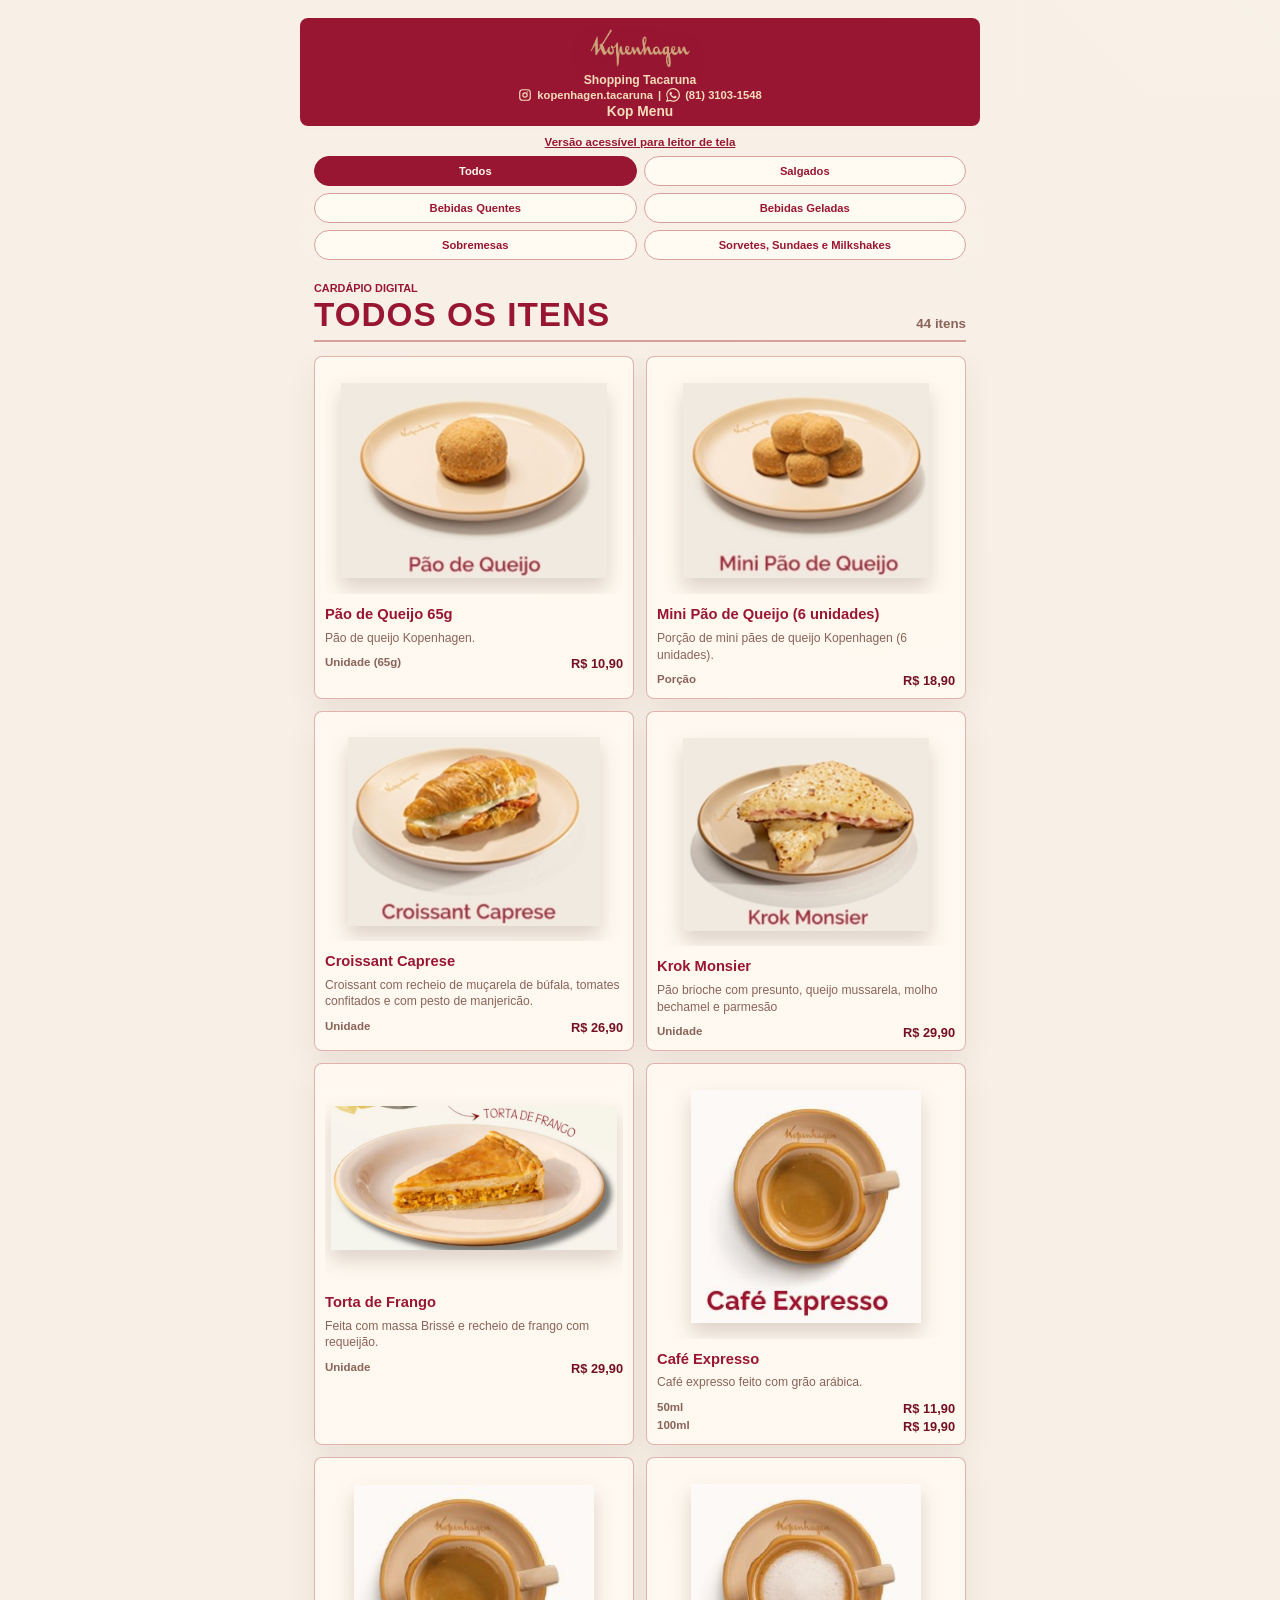
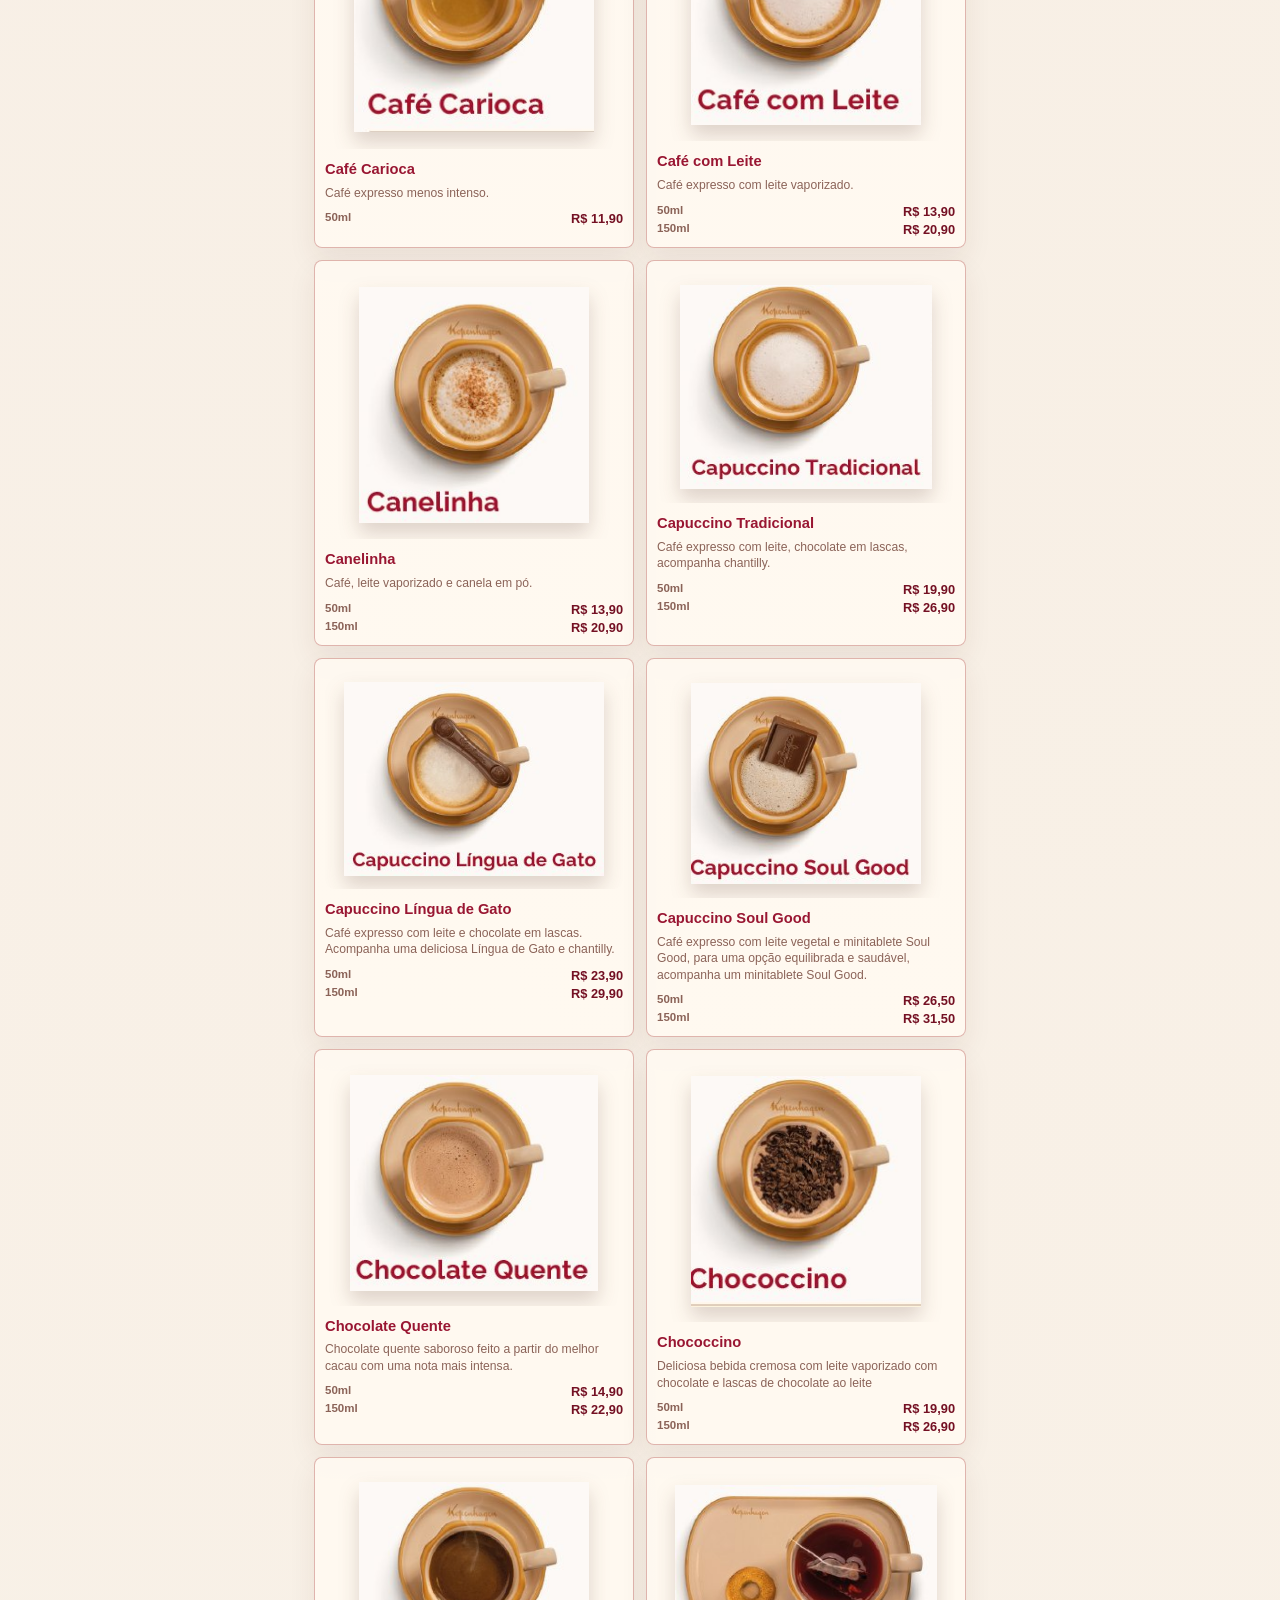
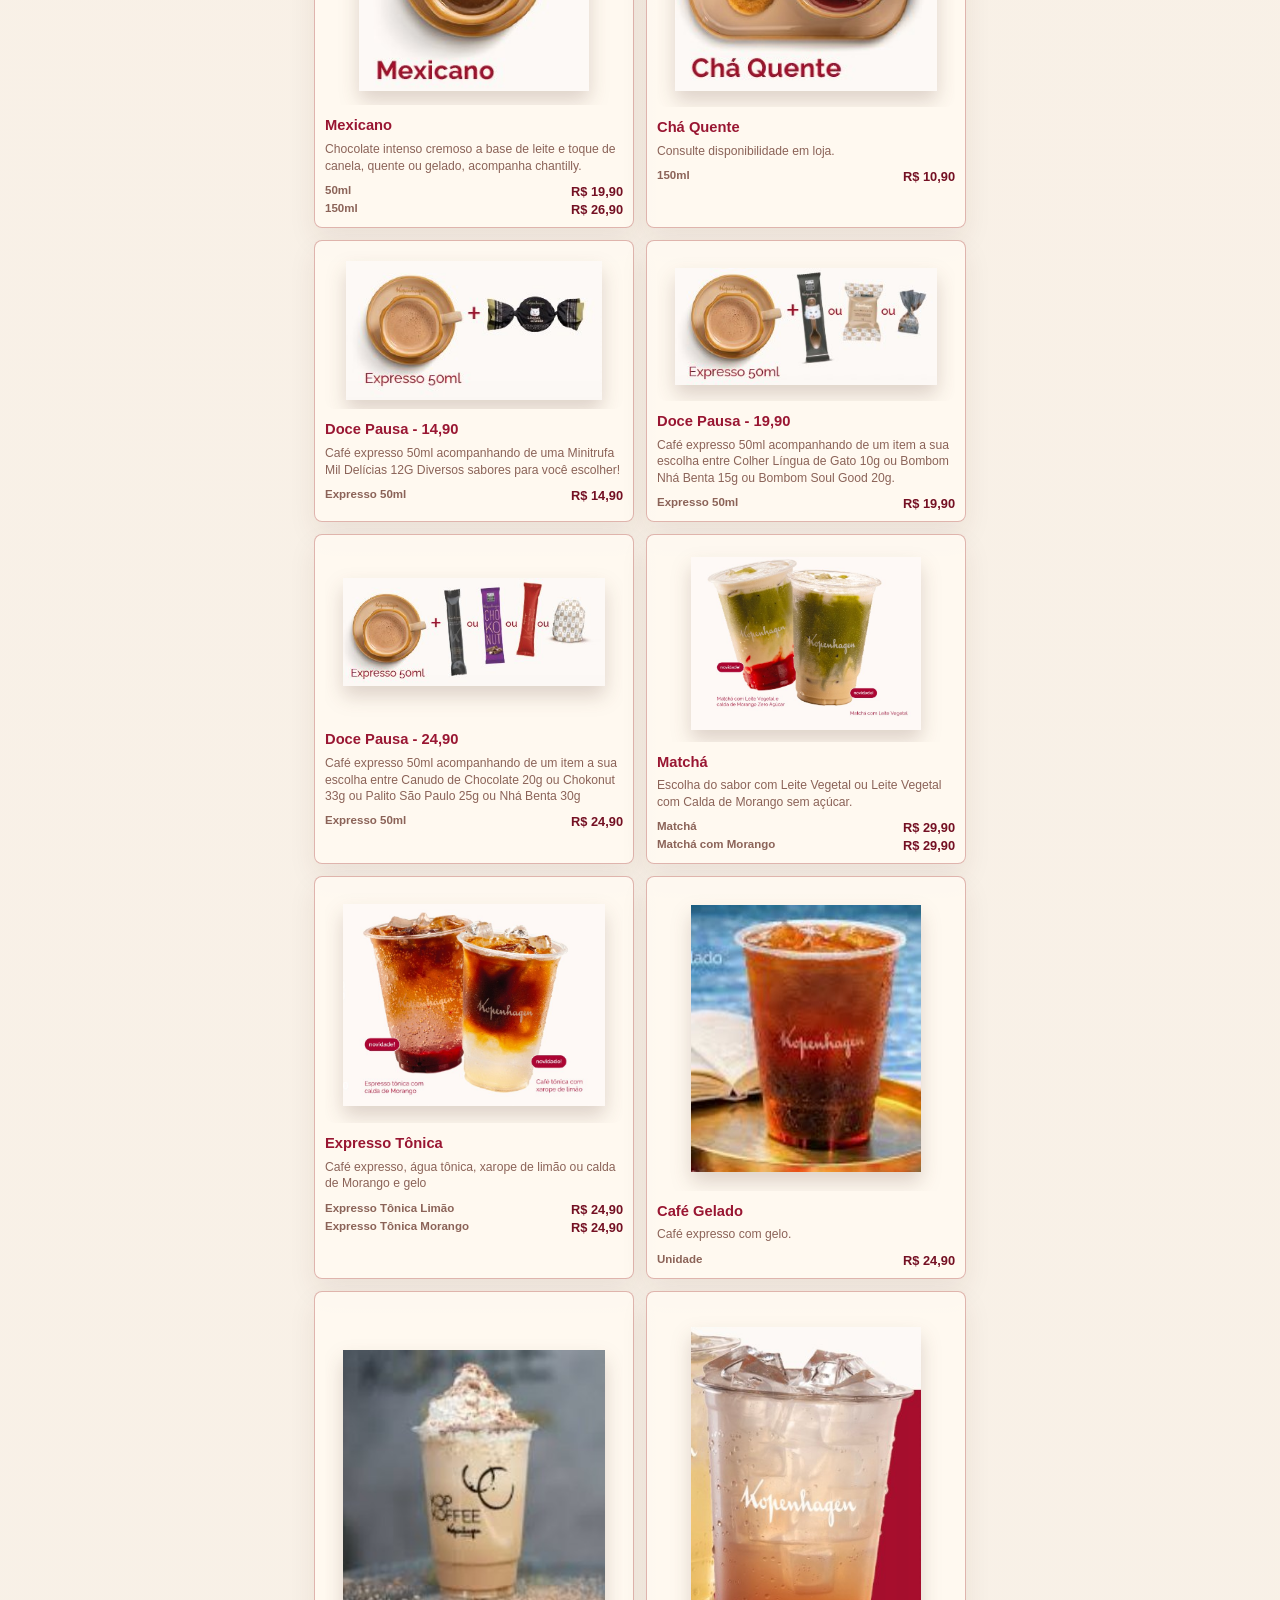
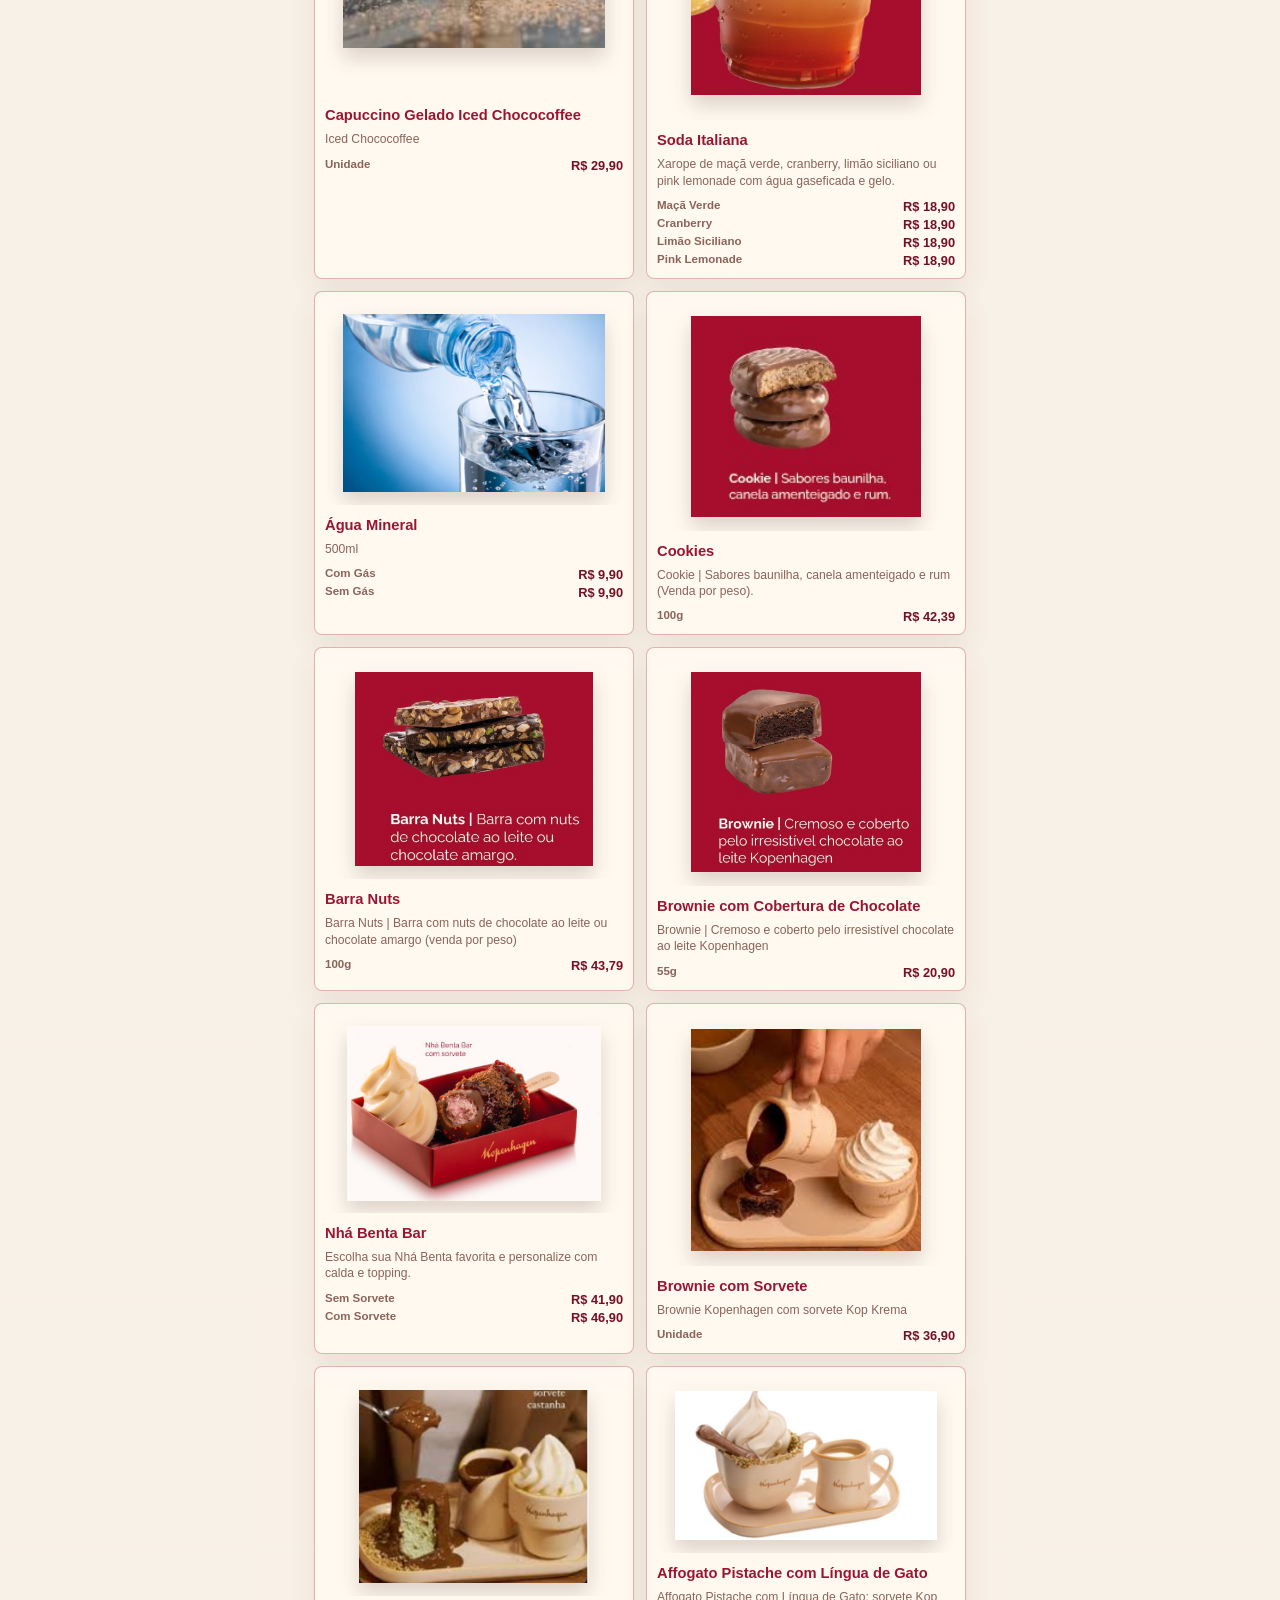
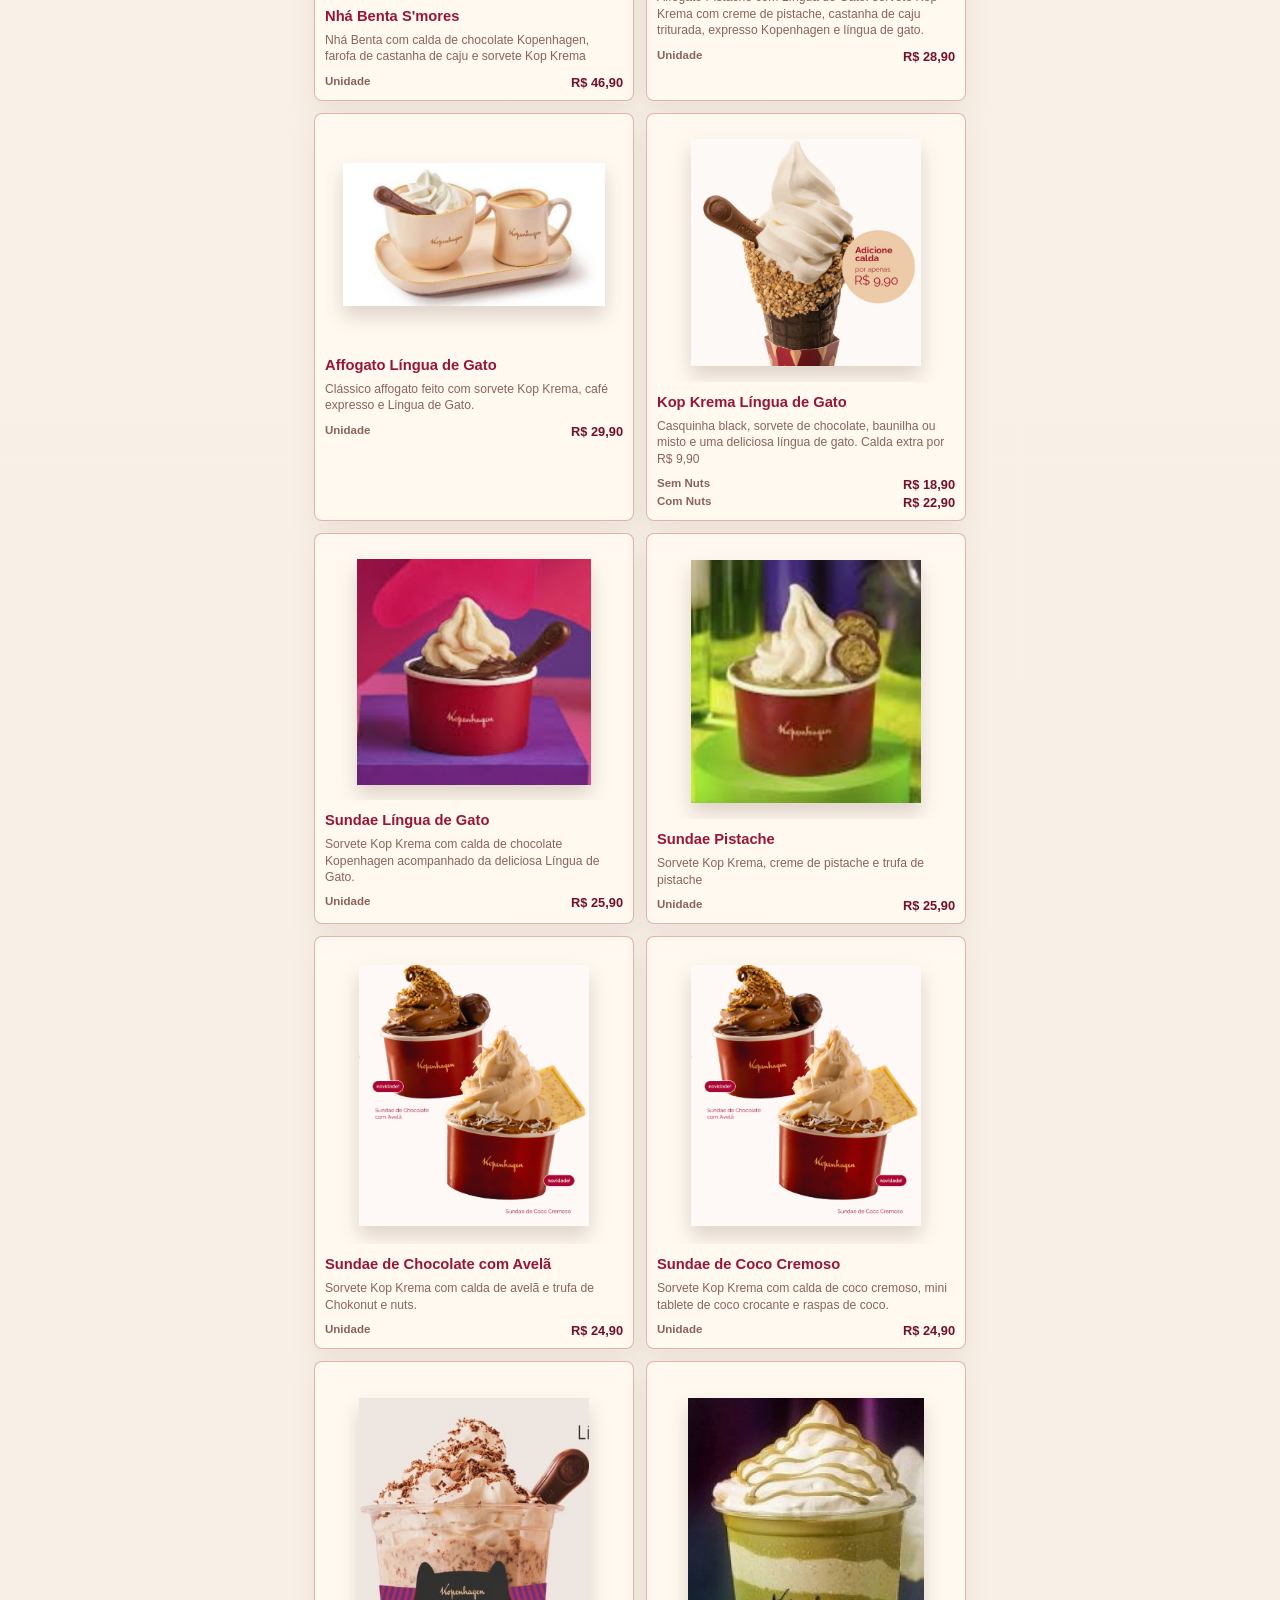
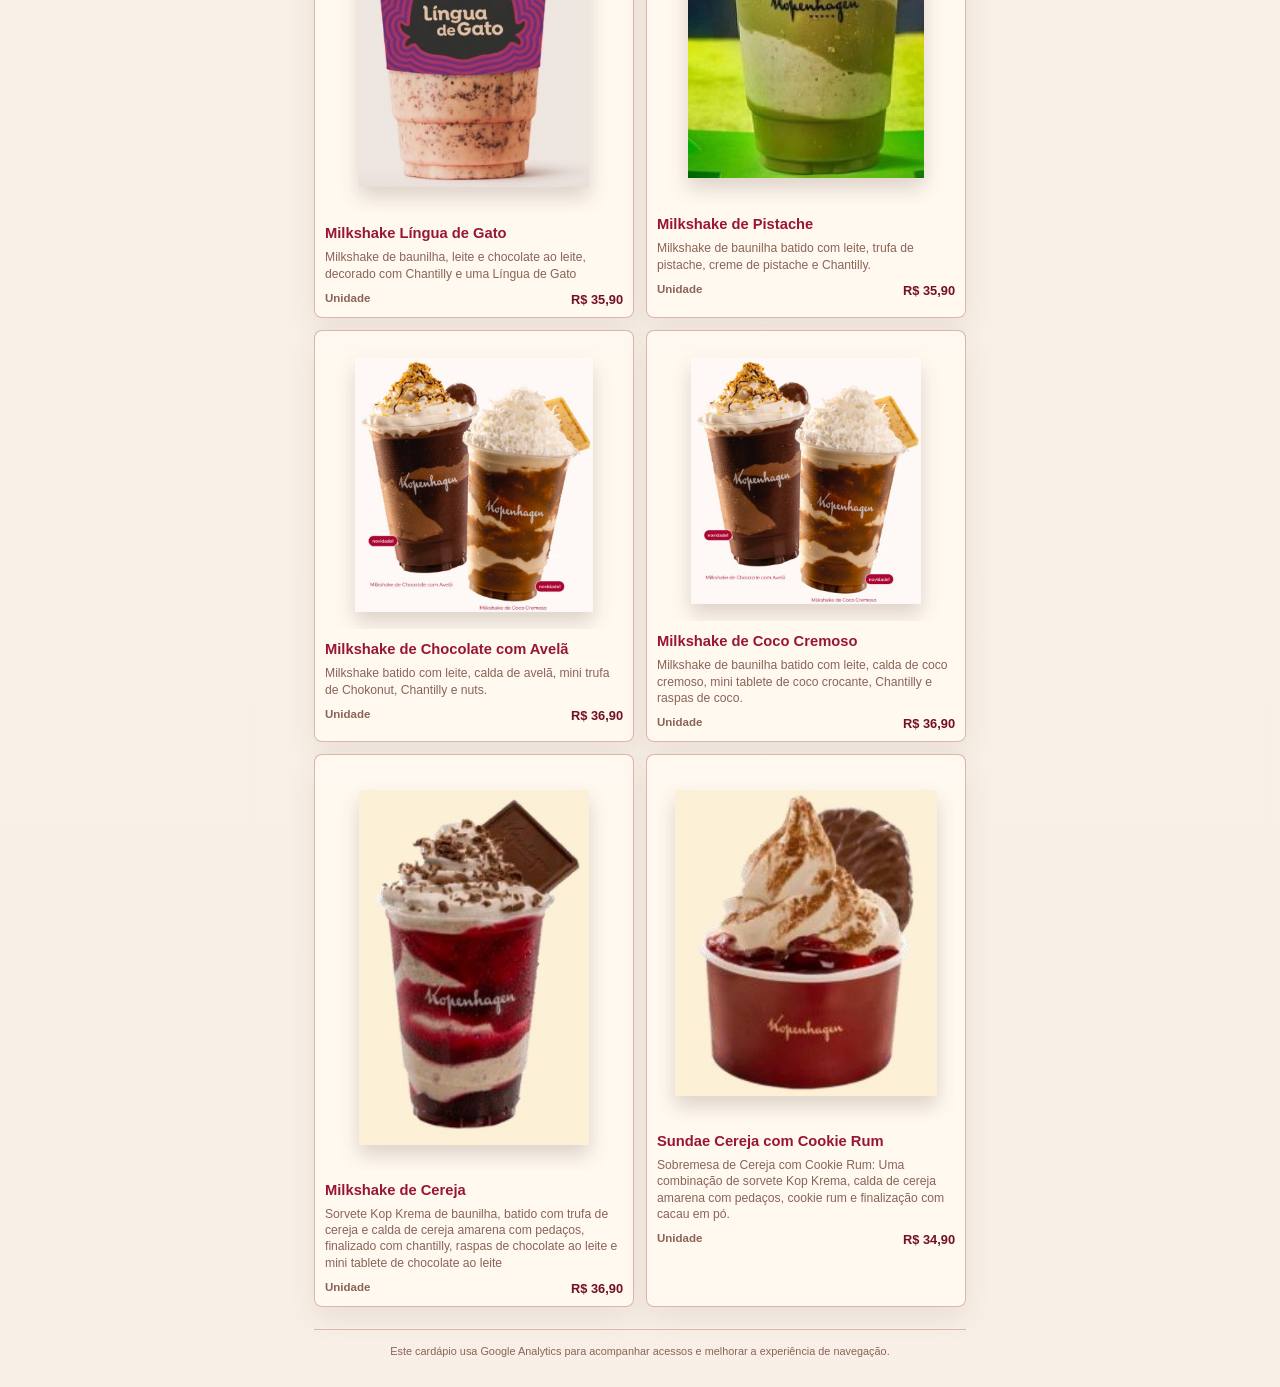
==== commit 343c9f9c: "Cardápio" ====
--- a/index.html
+++ b/index.html
@@ -49,6 +49,7 @@
       </header>
 
       <section class="menu-tools" aria-label="Filtrar cardápio">
+        <a class="accessibility-link" href="./acessivel.html">Versão acessível para leitor de tela</a>
         <nav class="category-tabs" aria-label="Categorias">
           <button class="tab active" type="button" data-category="todos">Todos</button>
           <button class="tab" type="button" data-category="salgados">Salgados</button>
@@ -68,6 +69,10 @@
       </section>
 
       <section id="menuList" class="menu-list" aria-live="polite"></section>
+
+      <footer class="privacy-note">
+        Este cardápio usa Google Analytics para acompanhar acessos e melhorar a experiência de navegação.
+      </footer>
     </main>
 
     <script src="./script.js"></script>
--- a/styles.css
+++ b/styles.css
@@ -173,6 +173,15 @@
     linear-gradient(180deg, rgba(248, 240, 230, 1) 0%, rgba(248, 240, 230, 0.96) 78%, rgba(248, 240, 230, 0) 100%);
 }
 
+.accessibility-link {
+  display: block;
+  margin: 0 14px 8px;
+  color: var(--wine);
+  font-size: 0.72rem;
+  font-weight: 900;
+  text-align: center;
+}
+
 .search {
   display: none;
 }
@@ -198,7 +207,7 @@
 
 .category-tabs {
   display: grid;
-  grid-template-columns: repeat(6, minmax(0, 1fr));
+  grid-template-columns: repeat(2, minmax(0, 1fr));
   gap: 7px;
   overflow: visible;
   padding: 0 14px 8px;
@@ -219,27 +228,28 @@
 }
 
 .tab[data-category="todos"] {
-  grid-column: 3 / span 2;
+  grid-column: auto;
 }
 
 .tab[data-category="salgados"] {
-  grid-column: 1 / span 2;
+  grid-column: auto;
 }
 
 .tab[data-category="bebidas-quentes"] {
-  grid-column: 3 / span 2;
+  grid-column: auto;
 }
 
 .tab[data-category="bebidas-geladas"] {
-  grid-column: 5 / span 2;
+  grid-column: auto;
 }
 
 .tab[data-category="sobremesas"] {
-  grid-column: 2 / span 2;
+  grid-column: auto;
 }
 
 .tab[data-category="sorvetes-sundaes-milkshakes"] {
-  grid-column: 4 / span 2;
+  grid-column: auto;
+  white-space: nowrap;
 }
 
 .tab.active {
@@ -278,6 +288,16 @@
   gap: 12px;
 }
 
+.privacy-note {
+  margin-top: 22px;
+  border-top: 1px solid rgba(215, 160, 154, 0.7);
+  padding: 14px 4px 0;
+  color: var(--muted);
+  font-size: 0.68rem;
+  line-height: 1.35;
+  text-align: center;
+}
+
 .menu-card {
   display: grid;
   grid-template-columns: 94px minmax(0, 1fr);
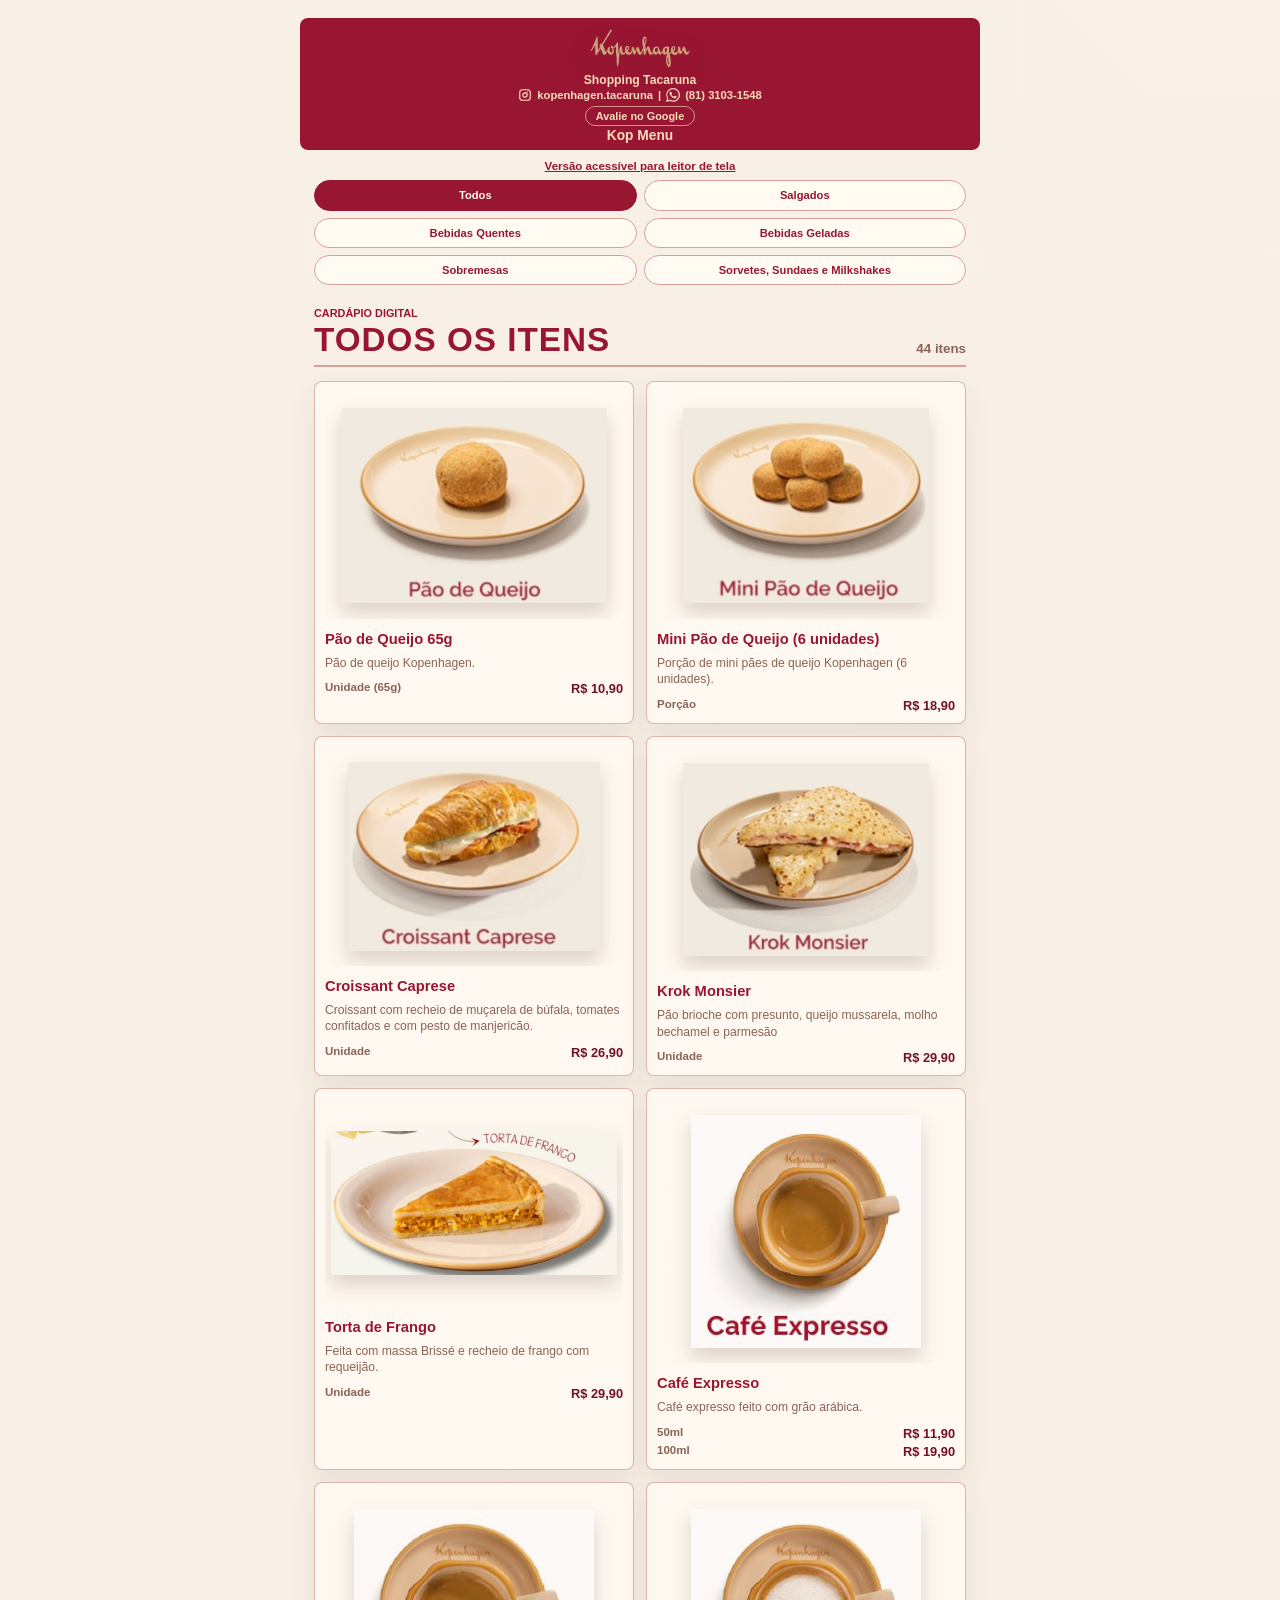
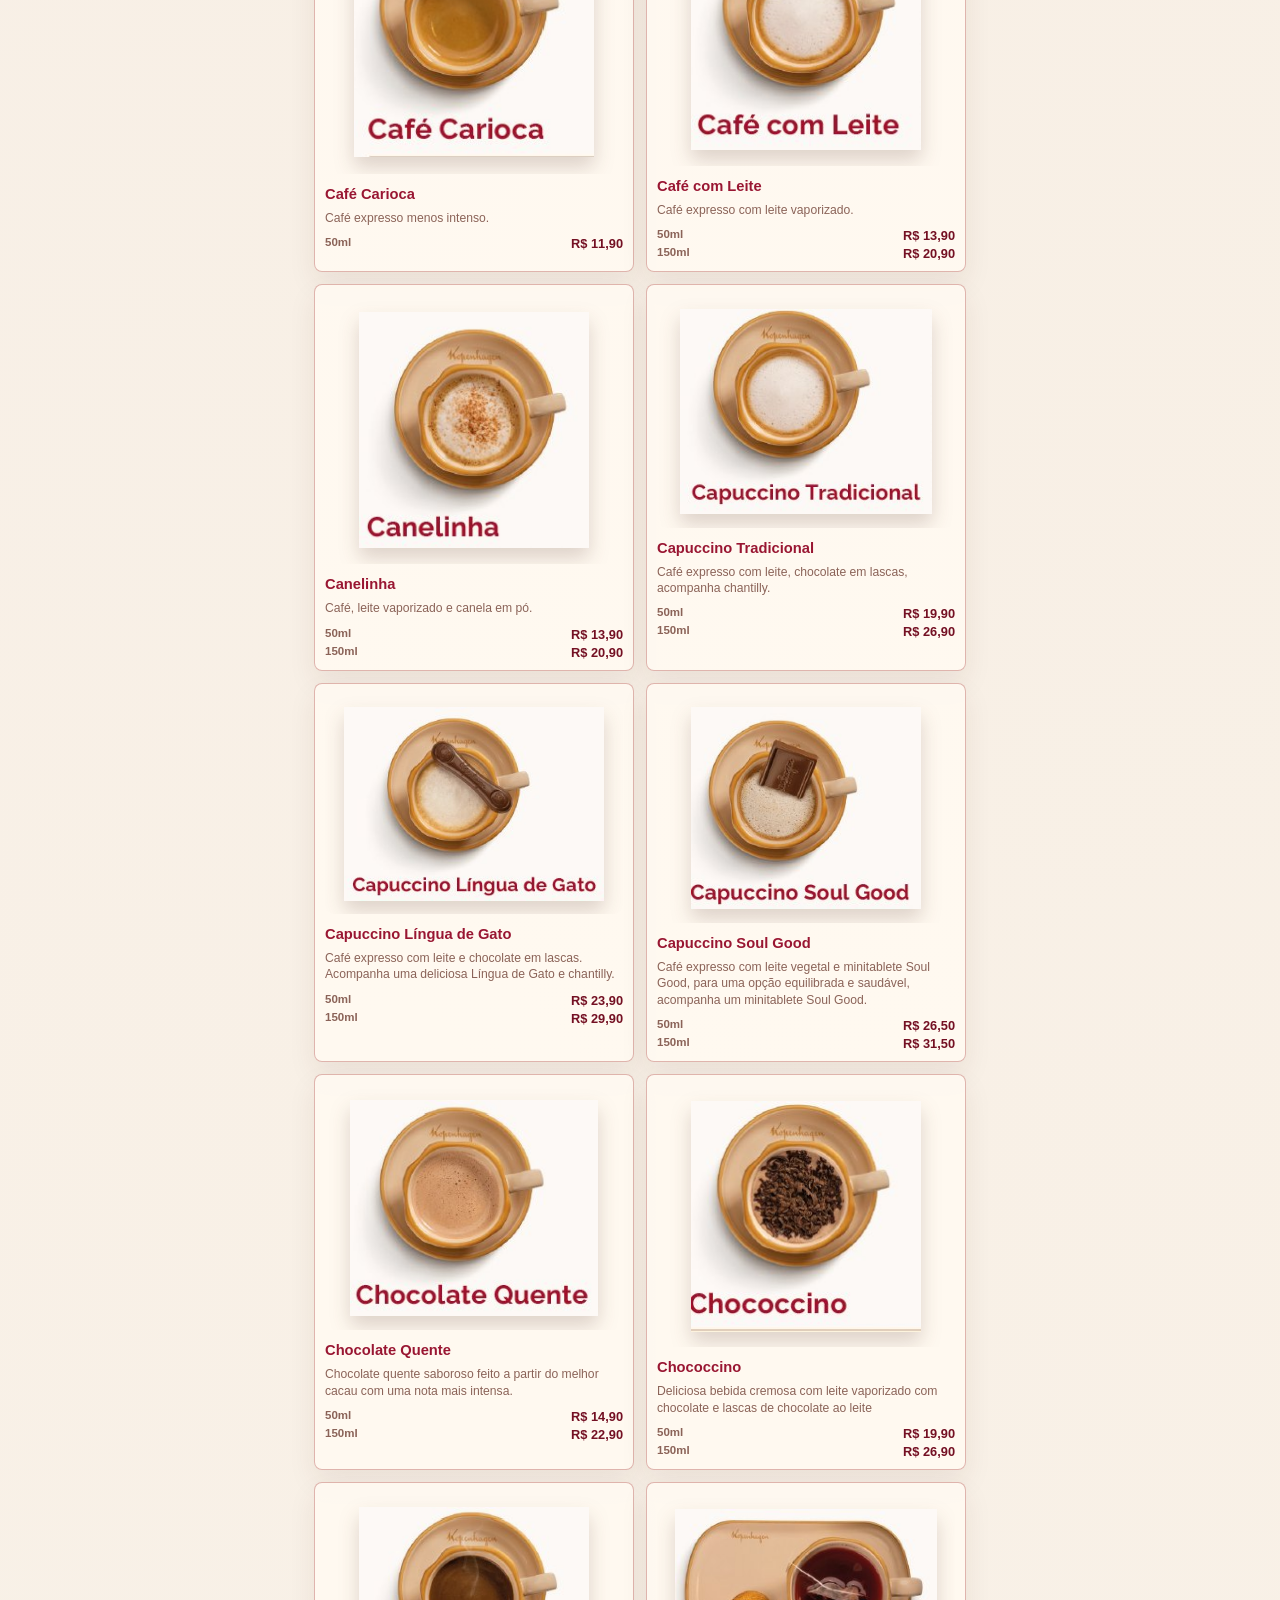
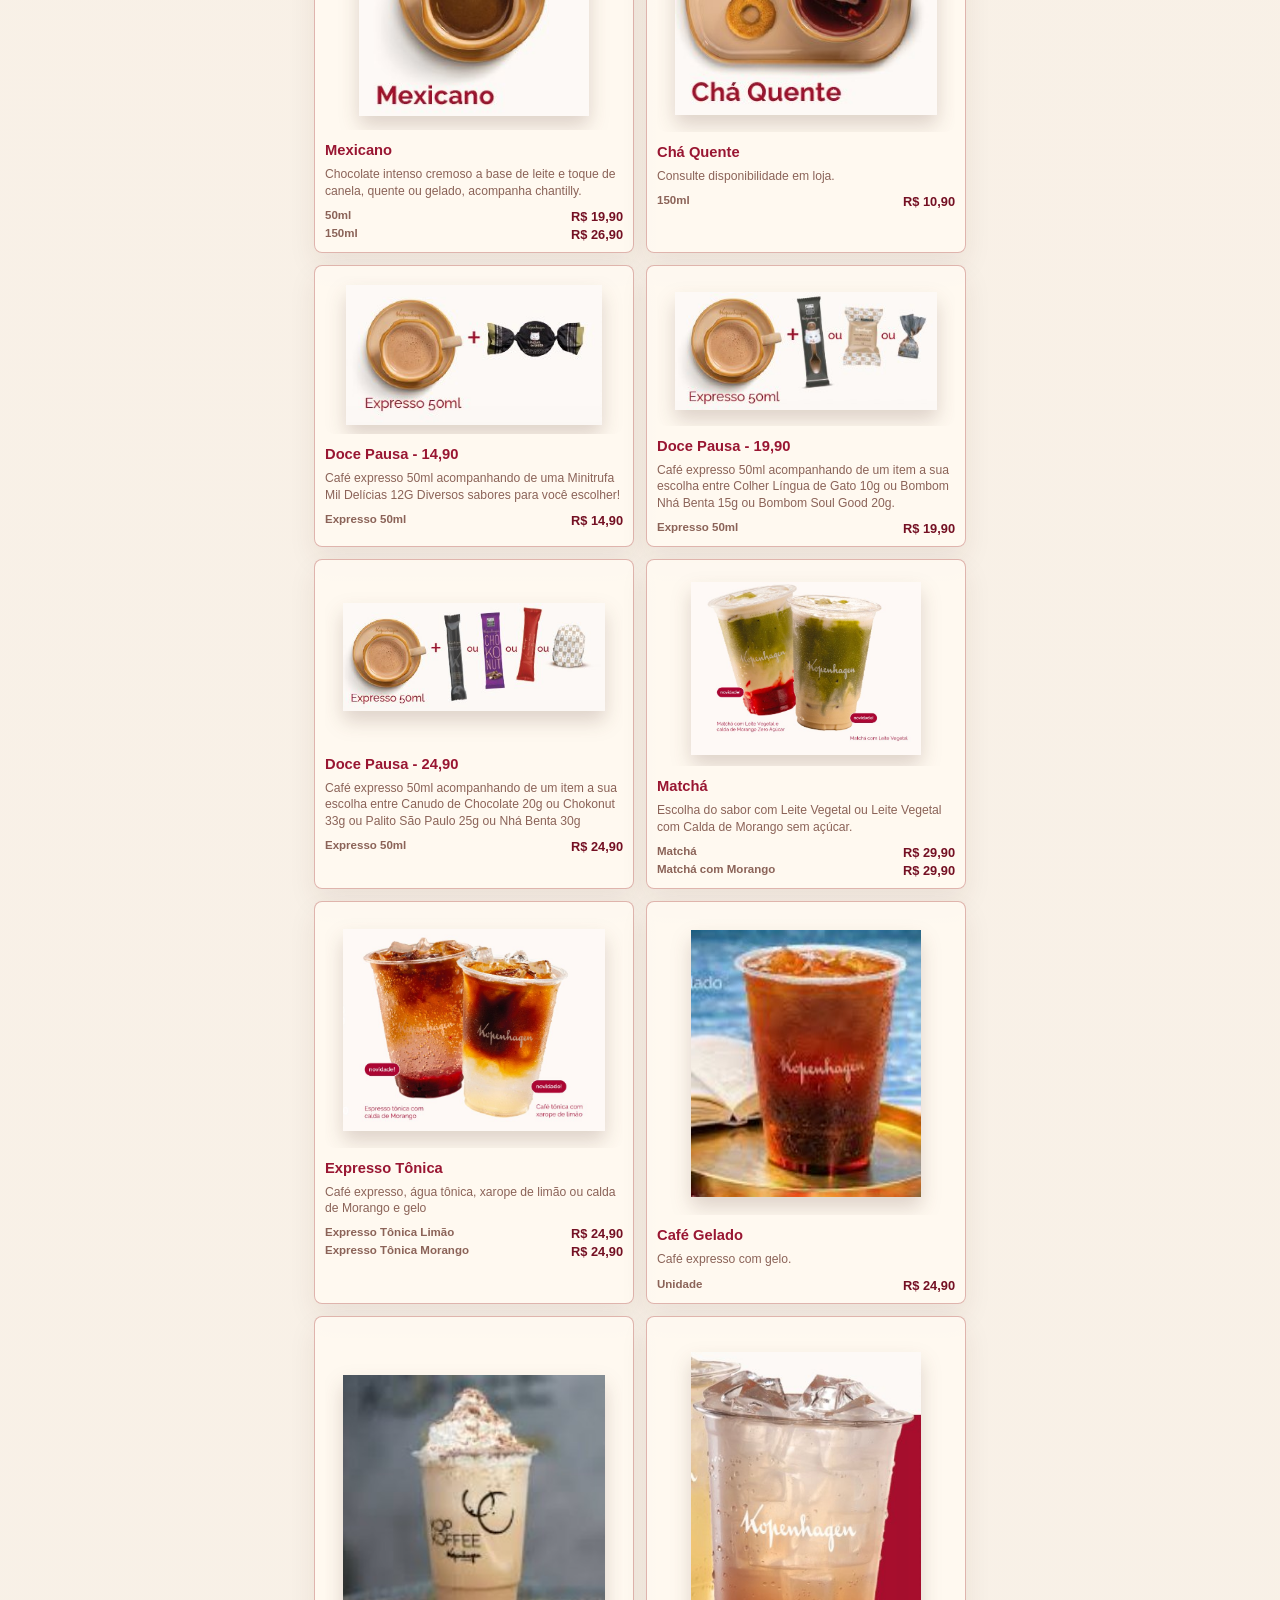
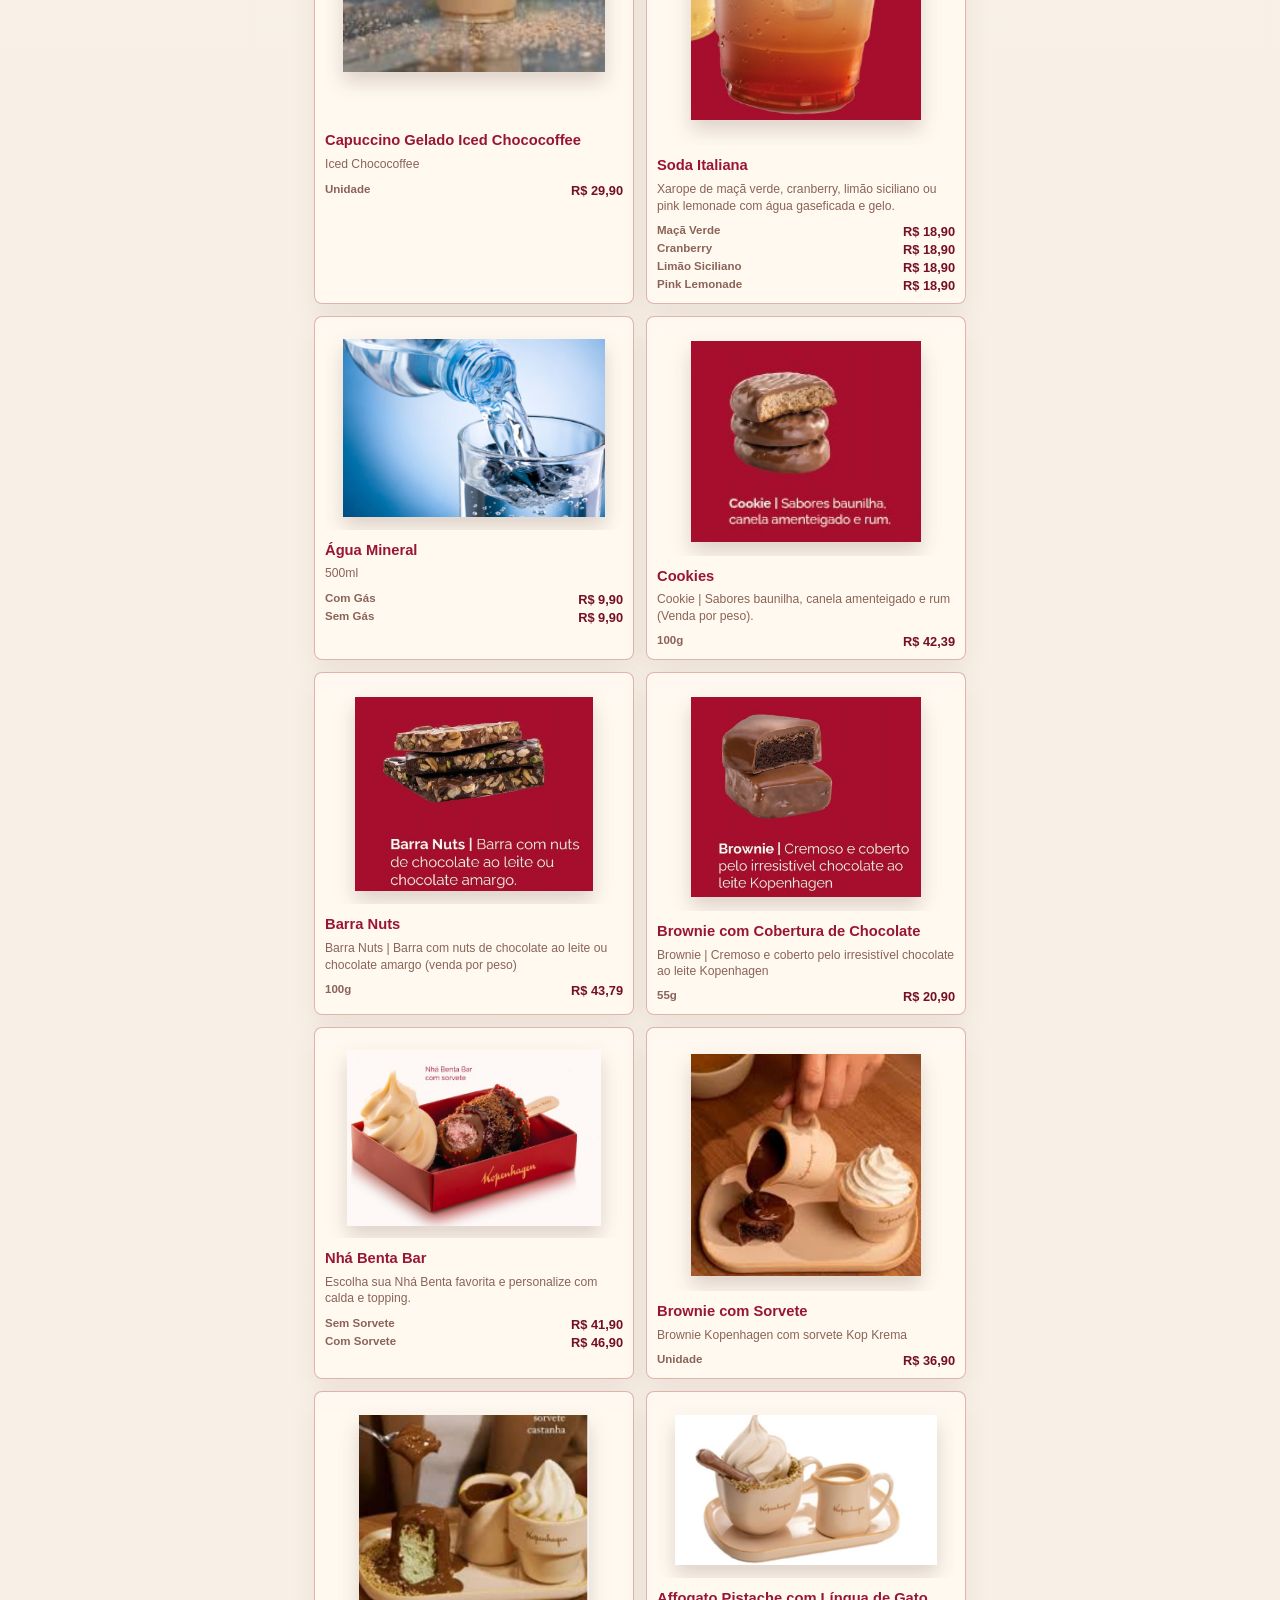
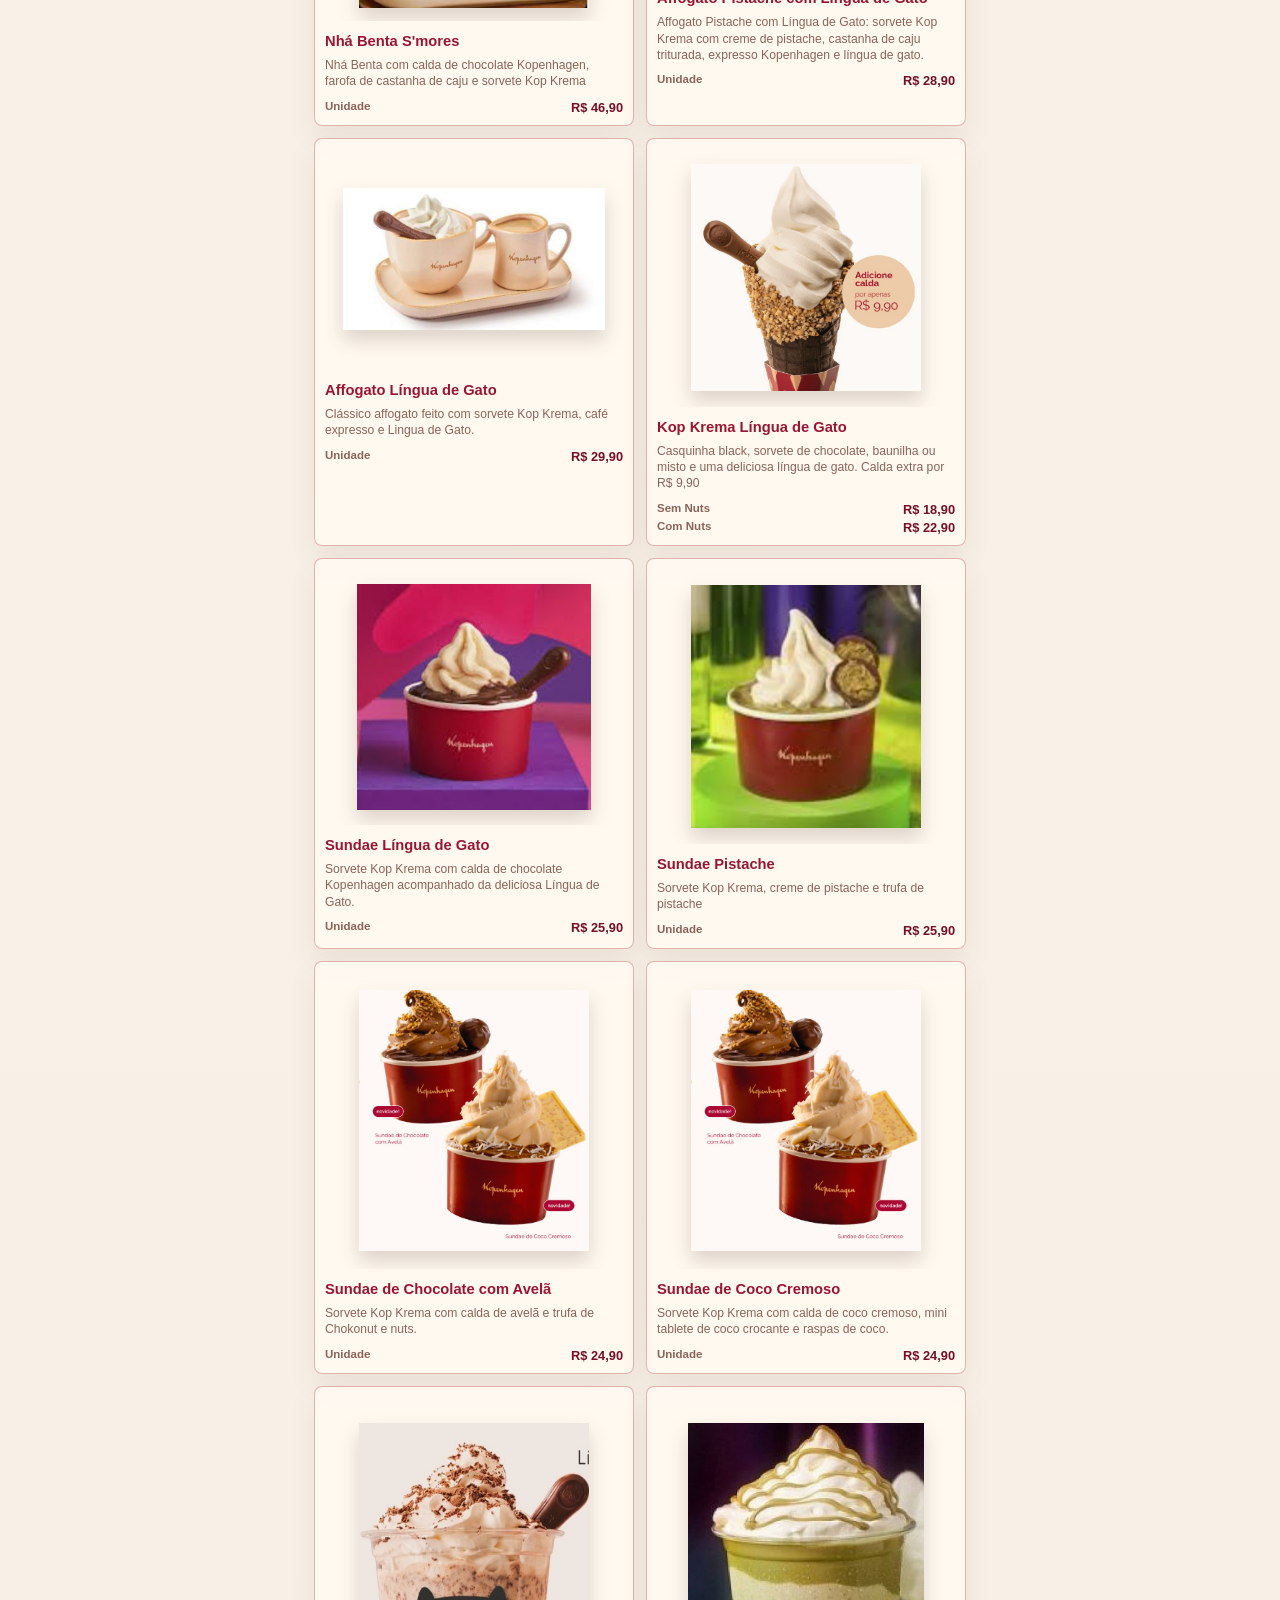
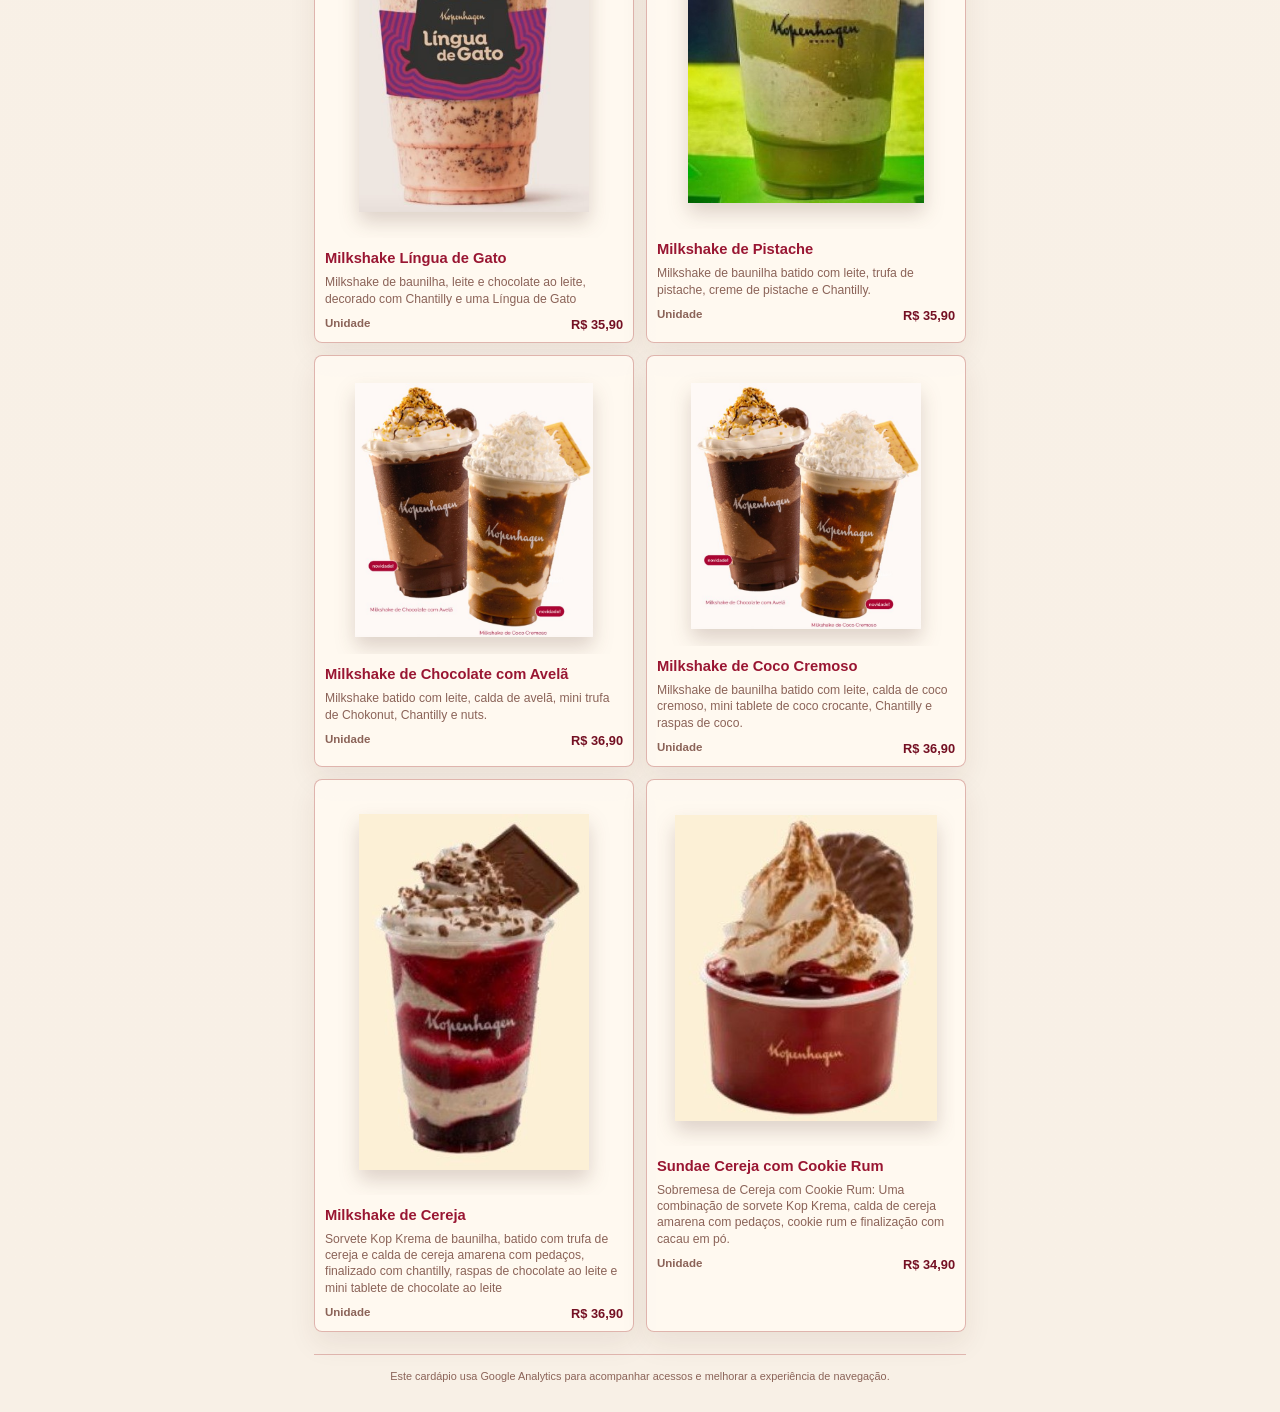
==== commit 984fa7cd: "005" ====
--- a/index.html
+++ b/index.html
@@ -43,6 +43,15 @@
                 (81) 3103-1548
               </a>
             </div>
+            <a
+              class="store-review"
+              href="https://search.google.com/local/writereview?placeid=ChIJzwOBUOcZqwcRlSaC73yDKMc&source=g.page.m.ia._&utm_source=gbp&laa=nmx-review-solicitation-ia2"
+              target="_blank"
+              rel="noopener noreferrer"
+              aria-label="Avaliar Kopenhagen Tacaruna no Google"
+            >
+              Avalie no Google
+            </a>
           </div>
           <h1>Kop Menu</h1>
         </div>
--- a/styles.css
+++ b/styles.css
@@ -125,6 +125,21 @@
   text-align: center;
 }
 
+.store-review {
+  display: inline-flex;
+  align-items: center;
+  justify-content: center;
+  margin-top: 4px;
+  border: 1px solid rgba(248, 221, 188, 0.62);
+  border-radius: 999px;
+  padding: 4px 10px;
+  color: #f8ddbc;
+  font-size: 0.68rem;
+  font-weight: 800;
+  line-height: 1;
+  text-decoration: none;
+}
+
 .contact-divider {
   color: #f8ddbc;
   font-size: 0.7rem;
@@ -132,7 +147,8 @@
 }
 
 .store-instagram:focus-visible,
-.store-whatsapp:focus-visible {
+.store-whatsapp:focus-visible,
+.store-review:focus-visible {
   outline: 2px solid #f8ddbc;
   outline-offset: 3px;
 }
@@ -566,3 +582,348 @@
   }
 
 }
+
+.gestao-page {
+  background: #f4efe9;
+}
+
+.ops-app {
+  width: min(100%, 1120px);
+  margin: 0 auto;
+  padding: 18px 14px 32px;
+}
+
+.ops-header {
+  display: flex;
+  align-items: end;
+  justify-content: space-between;
+  gap: 16px;
+  border-bottom: 1px solid rgba(153, 22, 50, 0.18);
+  padding: 10px 0 16px;
+}
+
+.ops-header h1 {
+  margin: 4px 0 0;
+  color: var(--wine);
+  font-size: clamp(1.7rem, 6vw, 3.2rem);
+  line-height: 0.95;
+}
+
+.ops-header p {
+  margin: 0;
+  color: var(--muted);
+  font-size: 0.82rem;
+  font-weight: 900;
+  text-align: right;
+}
+
+.ops-summary,
+.ops-grid {
+  display: grid;
+  gap: 12px;
+}
+
+.ops-summary {
+  grid-template-columns: repeat(3, minmax(0, 1fr));
+  margin: 18px 0 12px;
+}
+
+.ops-grid {
+  grid-template-columns: minmax(0, 1.05fr) minmax(0, 0.95fr);
+  margin-bottom: 12px;
+}
+
+.metric-panel,
+.workspace-panel {
+  border: 1px solid rgba(215, 160, 154, 0.72);
+  border-radius: 8px;
+  background: rgba(255, 250, 242, 0.86);
+  box-shadow: 0 10px 24px rgba(82, 32, 26, 0.06);
+}
+
+.metric-panel {
+  display: grid;
+  gap: 8px;
+  padding: 14px;
+}
+
+.metric-panel span,
+.metric-panel small {
+  color: var(--muted);
+  font-size: 0.78rem;
+  font-weight: 900;
+}
+
+.metric-panel strong {
+  color: var(--wine);
+  font-size: 1.55rem;
+  line-height: 1;
+}
+
+.metric-panel progress {
+  width: 100%;
+  height: 9px;
+  overflow: hidden;
+  border: 0;
+  border-radius: 999px;
+  background: rgba(215, 160, 154, 0.38);
+}
+
+.metric-panel progress::-webkit-progress-bar {
+  background: rgba(215, 160, 154, 0.38);
+}
+
+.metric-panel progress::-webkit-progress-value {
+  background: var(--wine);
+}
+
+.metric-panel progress::-moz-progress-bar {
+  background: var(--wine);
+}
+
+.workspace-panel {
+  margin-bottom: 12px;
+  padding: 14px;
+}
+
+.quick-entry-panel {
+  margin-bottom: 12px;
+}
+
+.quick-entry-grid {
+  display: grid;
+  grid-template-columns: repeat(6, minmax(0, 1fr));
+  gap: 8px;
+}
+
+.quick-entry-grid label {
+  display: grid;
+  gap: 5px;
+  color: var(--muted);
+  font-size: 0.68rem;
+  font-weight: 900;
+  text-transform: uppercase;
+}
+
+.quick-entry-grid input {
+  width: 100%;
+  min-width: 0;
+  border: 1px solid var(--line);
+  border-radius: 8px;
+  padding: 10px 11px;
+  background: var(--paper);
+  color: var(--ink);
+  outline: 0;
+}
+
+.quick-entry-grid input:focus {
+  border-color: var(--wine);
+}
+
+.panel-heading {
+  display: flex;
+  align-items: center;
+  justify-content: space-between;
+  gap: 12px;
+  margin-bottom: 12px;
+}
+
+.panel-heading h2 {
+  margin: 3px 0 0;
+  color: var(--wine-dark);
+  font-size: 1.04rem;
+}
+
+.panel-heading small {
+  color: var(--muted);
+  font-weight: 900;
+}
+
+.compact-button {
+  border: 1px solid var(--line);
+  border-radius: 8px;
+  padding: 9px 12px;
+  background: var(--paper);
+  color: var(--wine);
+  font-size: 0.82rem;
+  font-weight: 900;
+  cursor: pointer;
+}
+
+.compact-button.primary {
+  border-color: var(--wine);
+  background: var(--wine);
+  color: #fff7ee;
+}
+
+.check-list,
+.stock-list,
+.task-list {
+  display: grid;
+  gap: 8px;
+}
+
+.check-item {
+  display: grid;
+  grid-template-columns: auto minmax(0, 1fr);
+  gap: 10px;
+  align-items: start;
+  border: 1px solid rgba(215, 160, 154, 0.54);
+  border-radius: 8px;
+  padding: 10px;
+  background: rgba(255, 250, 242, 0.62);
+}
+
+.check-item input {
+  width: 18px;
+  height: 18px;
+  margin-top: 2px;
+  accent-color: var(--wine);
+}
+
+.check-item span {
+  color: var(--ink);
+  font-size: 0.9rem;
+  line-height: 1.35;
+}
+
+.check-item strong {
+  display: block;
+  margin-bottom: 2px;
+  color: var(--wine);
+  font-size: 0.72rem;
+  text-transform: uppercase;
+}
+
+.stock-row,
+.task-row {
+  display: grid;
+  gap: 8px;
+  align-items: center;
+  border: 1px solid rgba(215, 160, 154, 0.54);
+  border-radius: 8px;
+  padding: 10px;
+  background: rgba(255, 250, 242, 0.62);
+}
+
+.stock-row {
+  grid-template-columns: minmax(0, 1fr) 86px 86px;
+}
+
+.stock-row.critical {
+  border-color: rgba(153, 22, 50, 0.48);
+  background: rgba(153, 22, 50, 0.07);
+}
+
+.stock-row strong,
+.stock-row span {
+  display: block;
+}
+
+.stock-row strong {
+  color: var(--wine-dark);
+  line-height: 1.15;
+}
+
+.stock-row span {
+  margin-top: 3px;
+  color: var(--muted);
+  font-size: 0.78rem;
+  font-weight: 800;
+}
+
+.stock-row label {
+  display: grid;
+  gap: 4px;
+  color: var(--muted);
+  font-size: 0.68rem;
+  font-weight: 900;
+  text-transform: uppercase;
+}
+
+.stock-row input,
+.task-row input,
+.task-row select,
+.notes-input {
+  width: 100%;
+  min-width: 0;
+  border: 1px solid var(--line);
+  border-radius: 8px;
+  padding: 10px 11px;
+  background: var(--paper);
+  color: var(--ink);
+  outline: 0;
+}
+
+.stock-row input:focus,
+.task-row input:focus,
+.task-row select:focus,
+.notes-input:focus {
+  border-color: var(--wine);
+}
+
+.task-row {
+  grid-template-columns: minmax(220px, 1fr) 118px 150px 140px 38px;
+}
+
+.task-title-input {
+  font-weight: 900;
+}
+
+.task-row button {
+  width: 38px;
+  height: 38px;
+  border: 1px solid rgba(153, 22, 50, 0.24);
+  border-radius: 8px;
+  background: rgba(153, 22, 50, 0.08);
+  color: var(--wine);
+  font-size: 1.22rem;
+  font-weight: 900;
+  cursor: pointer;
+}
+
+.notes-input {
+  display: block;
+  resize: vertical;
+  line-height: 1.45;
+}
+
+@media (max-width: 820px) {
+  .ops-header {
+    display: grid;
+    align-items: start;
+  }
+
+  .ops-header p {
+    text-align: left;
+  }
+
+  .ops-summary,
+  .ops-grid {
+    grid-template-columns: 1fr;
+  }
+
+  .quick-entry-grid {
+    grid-template-columns: repeat(2, minmax(0, 1fr));
+  }
+
+  .task-row {
+    grid-template-columns: 1fr 1fr;
+  }
+
+  .task-title-input {
+    grid-column: 1 / -1;
+  }
+}
+
+@media (max-width: 520px) {
+  .stock-row,
+  .task-row,
+  .quick-entry-grid {
+    grid-template-columns: 1fr;
+  }
+
+  .task-row button {
+    width: 100%;
+  }
+}
